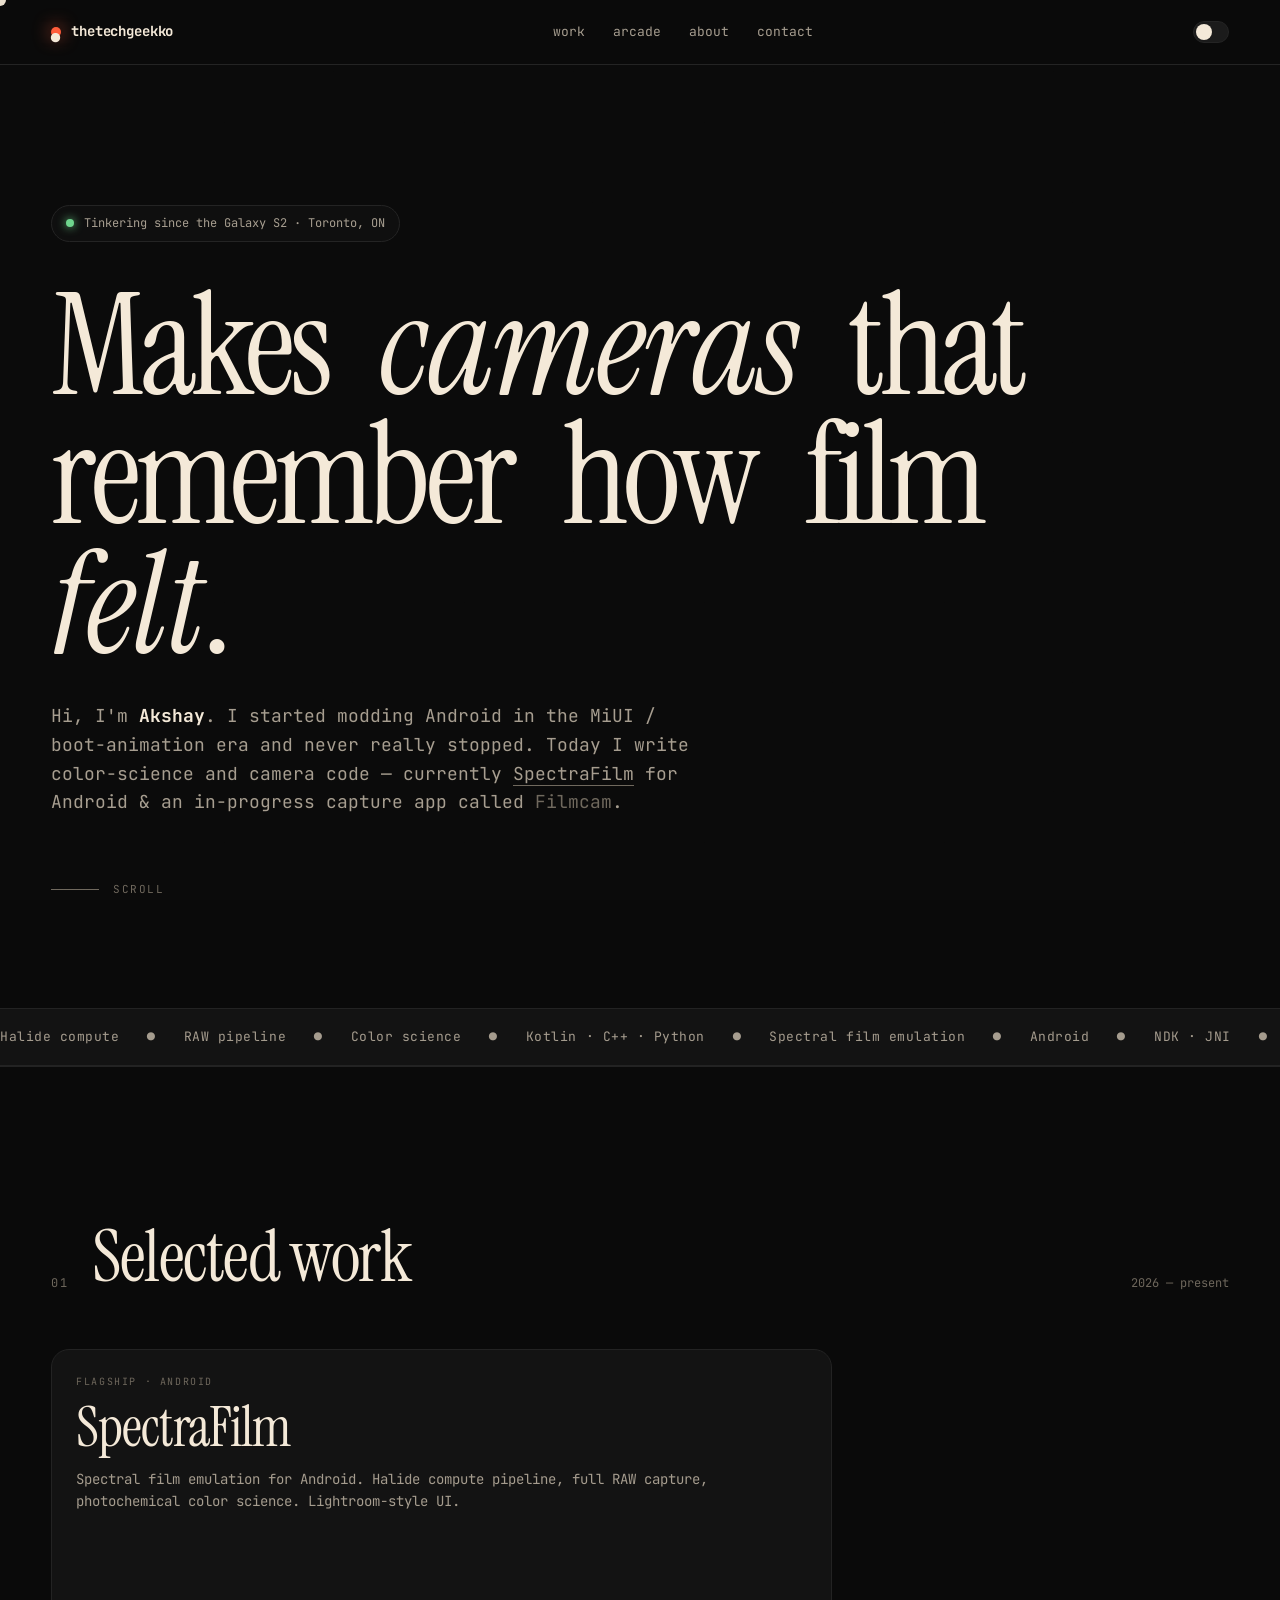
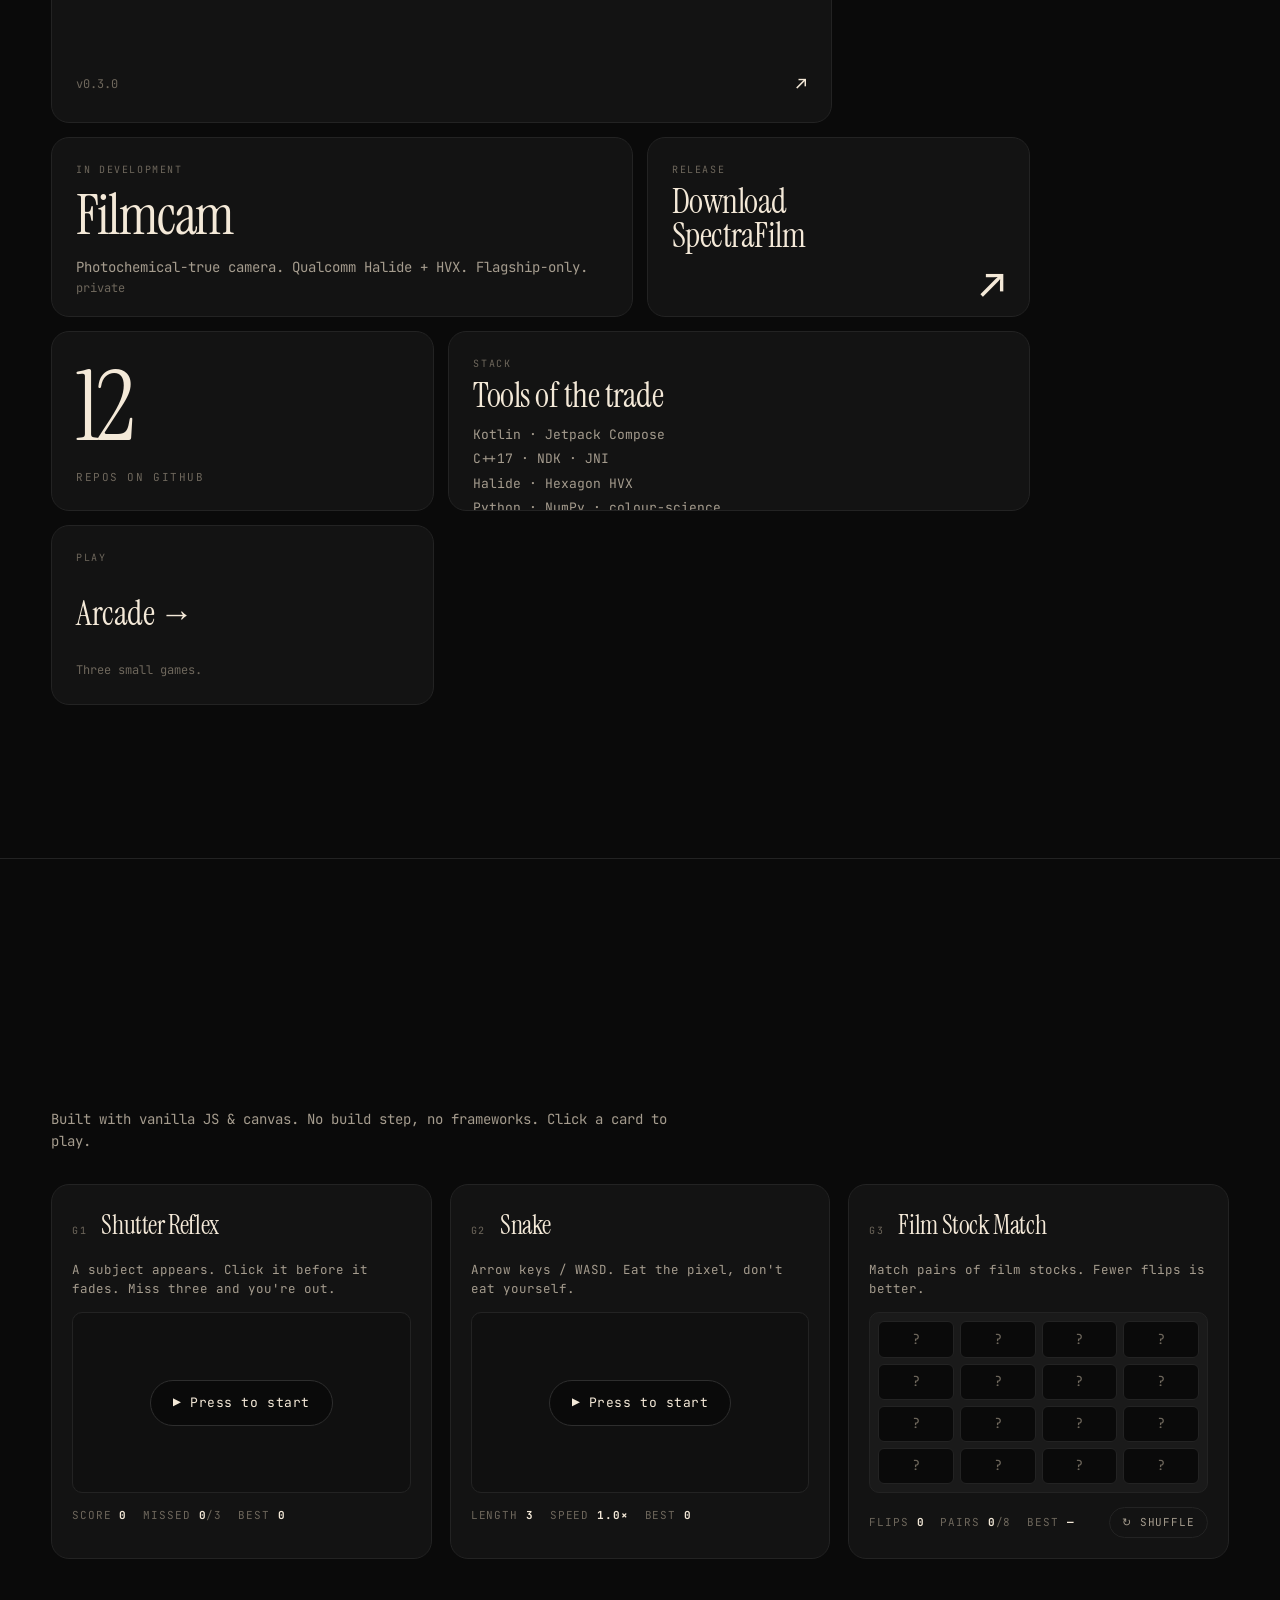
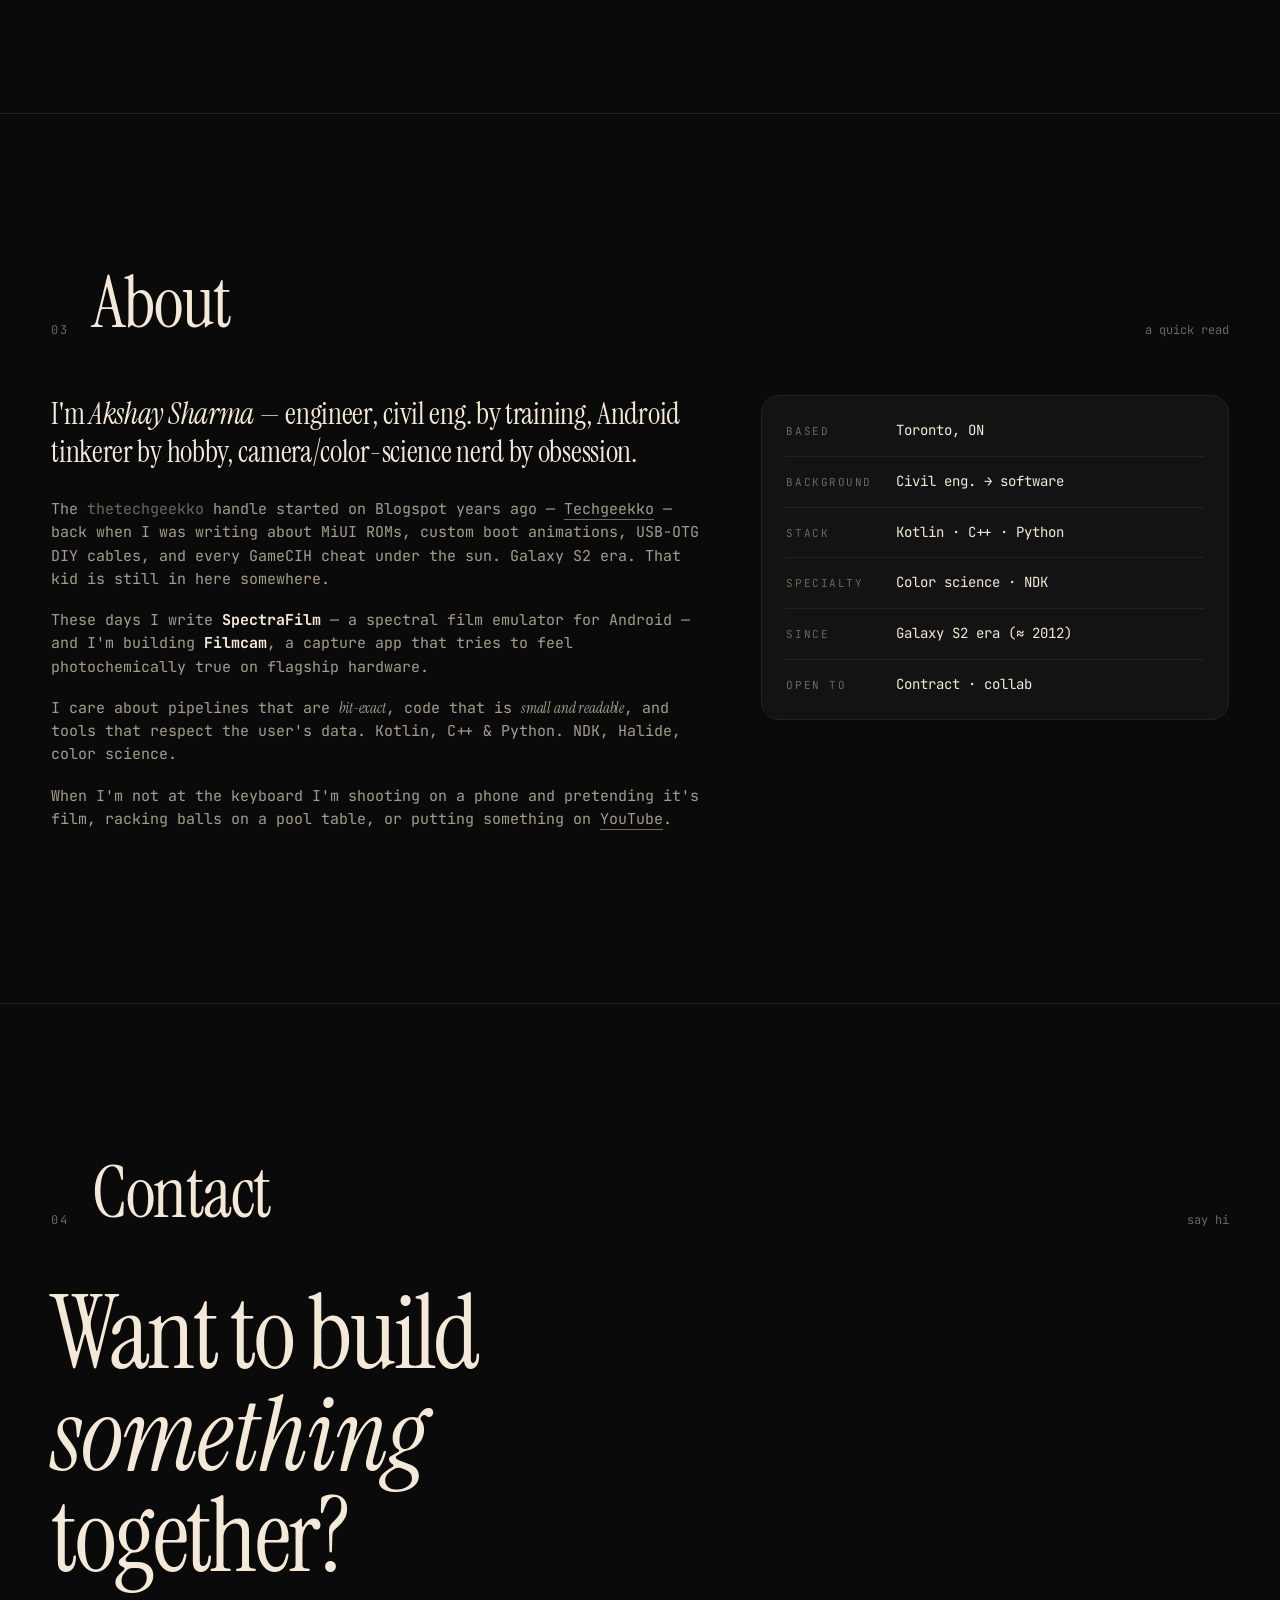
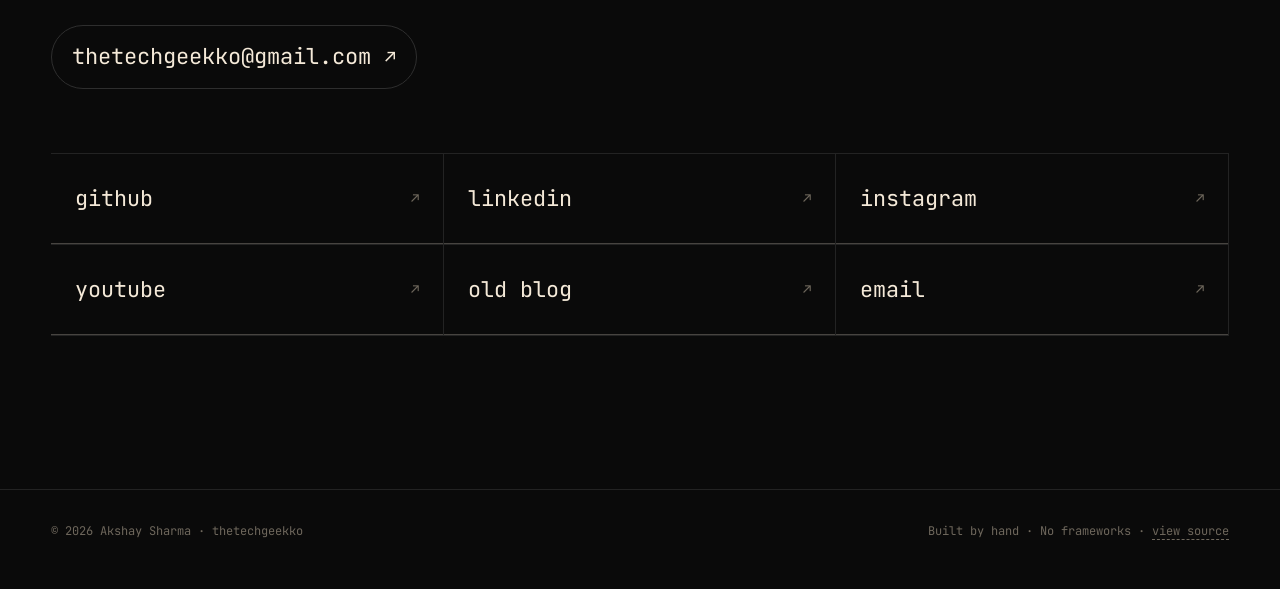
==== index.html @ afa6a6ad "feat: build interactive portfolio site - Dark monochrome + bento-grid layout (2026 trending) - CSS n" ====
<!DOCTYPE html>
<html lang="en">
<head>
<meta charset="UTF-8">
<meta name="viewport" content="width=device-width, initial-scale=1.0">
<title>thetechgeekko — Akshay Sharma</title>
<meta name="description" content="Software engineer, photographer, builder of camera apps. SpectraFilm, Filmcam, and other experiments.">
<meta property="og:title" content="thetechgeekko — Akshay Sharma">
<meta property="og:description" content="Software engineer, photographer, builder of camera apps.">
<meta property="og:type" content="website">
<meta property="og:url" content="https://thetechgeekko.github.io">
<meta name="theme-color" content="#0a0a0a">
<link rel="preconnect" href="https://fonts.googleapis.com">
<link rel="preconnect" href="https://fonts.gstatic.com" crossorigin>
<link rel="stylesheet" href="https://fonts.googleapis.com/css2?family=JetBrains+Mono:wght@400;500;700&family=Instrument+Serif:ital@0;1&display=swap">
<link rel="stylesheet" href="assets/style.css">
<link rel="icon" type="image/svg+xml" href="favicon.svg">
</head>
<body>
<div class="grain" aria-hidden="true"></div>
<div class="cursor" aria-hidden="true"></div>

<nav class="nav">
  <a href="#top" class="logo" data-cursor="zoom">
    <span class="logo-mark">●</span>
    <span class="logo-text">thetechgeekko</span>
  </a>
  <div class="nav-links">
    <a href="#work" data-cursor="link">work</a>
    <a href="#arcade" data-cursor="link">arcade</a>
    <a href="#about" data-cursor="link">about</a>
    <a href="#contact" data-cursor="link">contact</a>
  </div>
  <button class="theme-toggle" id="theme-toggle" aria-label="Toggle theme" data-cursor="zoom">
    <span class="theme-toggle-dot"></span>
  </button>
</nav>

<main id="top">
  <!-- HERO -->
  <section class="hero">
    <div class="hero-meta">
      <span class="status-dot"></span>
      <span class="status-text">Tinkering since the Galaxy S2 · Toronto, ON</span>
    </div>
    <h1 class="hero-title">
      <span class="word">Makes</span>
      <span class="word"><em>cameras</em></span>
      <span class="word">that</span>
      <span class="word">remember</span>
      <span class="word">how</span>
      <span class="word">film</span>
      <span class="word"><em>felt</em>.</span>
    </h1>
    <p class="hero-sub">
      Hi, I'm <strong>Akshay</strong>. I started modding Android in the MiUI / boot-animation era and never really stopped. Today I write color-science and camera code — currently <a href="https://github.com/thetechgeekko/Spectrafilmandroid" target="_blank" rel="noopener" data-cursor="link">SpectraFilm</a> for Android &amp; an in-progress capture app called <span class="muted">Filmcam</span>.
    </p>
    <div class="hero-scroll">
      <span class="scroll-line"></span>
      <span class="scroll-label">scroll</span>
    </div>
  </section>

  <!-- TICKER -->
  <section class="ticker" aria-hidden="true">
    <div class="ticker-track">
      <span>Halide compute</span><span>●</span>
      <span>RAW pipeline</span><span>●</span>
      <span>Color science</span><span>●</span>
      <span>Kotlin · C++ · Python</span><span>●</span>
      <span>Spectral film emulation</span><span>●</span>
      <span>Android</span><span>●</span>
      <span>NDK · JNI</span><span>●</span>
      <span>Halide compute</span><span>●</span>
      <span>RAW pipeline</span><span>●</span>
      <span>Color science</span><span>●</span>
      <span>Kotlin · C++ · Python</span><span>●</span>
      <span>Spectral film emulation</span><span>●</span>
      <span>Android</span><span>●</span>
      <span>NDK · JNI</span><span>●</span>
    </div>
  </section>

  <!-- WORK / BENTO -->
  <section class="section" id="work">
    <header class="section-head">
      <span class="section-num">01</span>
      <h2 class="section-title">Selected work</h2>
      <span class="section-meta">2026 — present</span>
    </header>

    <div class="bento">
      <a class="bento-card bento-lg" href="https://github.com/thetechgeekko/Spectrafilmandroid" target="_blank" rel="noopener" data-cursor="open">
        <div class="bento-tag">flagship · android</div>
        <h3 class="bento-title">SpectraFilm</h3>
        <p class="bento-desc">
          Spectral film emulation for Android. Halide compute pipeline, full RAW capture, photochemical color science. Lightroom-style UI.
        </p>
        <div class="bento-foot">
          <span>v0.3.0</span>
          <span class="bento-arrow">↗</span>
        </div>
        <div class="bento-bg bento-bg-1"></div>
      </a>

      <div class="bento-card bento-md bento-stat" data-cursor="zoom">
        <div class="bento-tag">in development</div>
        <h3 class="bento-title">Filmcam</h3>
        <p class="bento-desc">
          Photochemical-true camera. Qualcomm Halide + HVX. Flagship-only.
        </p>
        <div class="bento-foot">
          <span>private</span>
        </div>
      </div>

      <a class="bento-card bento-sm bento-link" href="https://github.com/thetechgeekko/Spectrafilmandroid/releases/latest" target="_blank" rel="noopener" data-cursor="open">
        <div class="bento-tag">release</div>
        <h3 class="bento-title-sm">Download<br>SpectraFilm</h3>
        <span class="bento-arrow lg">↗</span>
      </a>

      <a class="bento-card bento-sm bento-num" href="https://github.com/thetechgeekko" target="_blank" rel="noopener" data-cursor="open">
        <div class="bento-num-big" data-count>0</div>
        <div class="bento-num-label">repos on github</div>
      </a>

      <div class="bento-card bento-md bento-tools" data-cursor="zoom">
        <div class="bento-tag">stack</div>
        <h3 class="bento-title-sm">Tools of the trade</h3>
        <ul class="tools">
          <li>Kotlin · Jetpack Compose</li>
          <li>C++17 · NDK · JNI</li>
          <li>Halide · Hexagon HVX</li>
          <li>Python · NumPy · colour-science</li>
          <li>OpenCV · LibRaw · TIFF</li>
        </ul>
      </div>

      <a class="bento-card bento-sm bento-now" href="#arcade" data-cursor="zoom">
        <div class="bento-tag">play</div>
        <h3 class="bento-title-sm">Arcade →</h3>
        <p class="bento-now-desc">Three small games.</p>
      </a>
    </div>
  </section>

  <!-- ARCADE -->
  <section class="section section-arcade" id="arcade">
    <header class="section-head">
      <span class="section-num">02</span>
      <h2 class="section-title">Arcade</h2>
      <span class="section-meta">three small games</span>
    </header>

    <p class="arcade-intro">
      Built with vanilla JS &amp; canvas. No build step, no frameworks. Click a card to play.
    </p>

    <div class="arcade-grid">
      <article class="game-card" data-game="reflex">
        <header class="game-head">
          <span class="game-num">G1</span>
          <h3 class="game-title">Shutter Reflex</h3>
        </header>
        <p class="game-desc">A subject appears. Click it before it fades. Miss three and you're out.</p>
        <div class="game-canvas-wrap">
          <canvas id="game-reflex" width="600" height="320"></canvas>
          <div class="game-overlay" data-overlay="reflex">
            <button class="game-start" data-start="reflex" data-cursor="zoom">▶  Press to start</button>
          </div>
        </div>
        <div class="game-hud" data-hud="reflex">
          <span>Score <b data-stat="reflex-score">0</b></span>
          <span>Missed <b data-stat="reflex-miss">0</b>/3</span>
          <span>Best <b data-stat="reflex-best">0</b></span>
        </div>
      </article>

      <article class="game-card" data-game="snake">
        <header class="game-head">
          <span class="game-num">G2</span>
          <h3 class="game-title">Snake</h3>
        </header>
        <p class="game-desc">Arrow keys / WASD. Eat the pixel, don't eat yourself.</p>
        <div class="game-canvas-wrap">
          <canvas id="game-snake" width="600" height="320"></canvas>
          <div class="game-overlay" data-overlay="snake">
            <button class="game-start" data-start="snake" data-cursor="zoom">▶  Press to start</button>
          </div>
        </div>
        <div class="game-hud" data-hud="snake">
          <span>Length <b data-stat="snake-len">3</b></span>
          <span>Speed <b data-stat="snake-speed">1.0×</b></span>
          <span>Best <b data-stat="snake-best">0</b></span>
        </div>
      </article>

      <article class="game-card" data-game="memory">
        <header class="game-head">
          <span class="game-num">G3</span>
          <h3 class="game-title">Film Stock Match</h3>
        </header>
        <p class="game-desc">Match pairs of film stocks. Fewer flips is better.</p>
        <div class="memory-grid" id="game-memory"></div>
        <div class="game-hud" data-hud="memory">
          <span>Flips <b data-stat="memory-flips">0</b></span>
          <span>Pairs <b data-stat="memory-pairs">0</b>/8</span>
          <span>Best <b data-stat="memory-best">—</b></span>
          <button class="memory-reset" data-cursor="zoom">↻ shuffle</button>
        </div>
      </article>
    </div>
  </section>

  <!-- ABOUT -->
  <section class="section section-about" id="about">
    <header class="section-head">
      <span class="section-num">03</span>
      <h2 class="section-title">About</h2>
      <span class="section-meta">a quick read</span>
    </header>

    <div class="about-grid">
      <div class="about-text">
        <p class="about-lead">
          I'm <em>Akshay Sharma</em> — engineer, civil eng. by training, Android tinkerer by hobby, camera/color-science nerd by obsession.
        </p>
        <p>
          The <span class="muted">thetechgeekko</span> handle started on Blogspot years ago — <a href="https://techgeekko.blogspot.com/" target="_blank" rel="noopener" data-cursor="link">Techgeekko</a> — back when I was writing about MiUI ROMs, custom boot animations, USB-OTG DIY cables, and every GameCIH cheat under the sun. Galaxy S2 era. That kid is still in here somewhere.
        </p>
        <p>
          These days I write <strong>SpectraFilm</strong> — a spectral film emulator for Android — and I'm building <strong>Filmcam</strong>, a capture app that tries to feel photochemically true on flagship hardware.
        </p>
        <p>
          I care about pipelines that are <em>bit-exact</em>, code that is <em>small and readable</em>, and tools that respect the user's data. Kotlin, C++ &amp; Python. NDK, Halide, color science.
        </p>
        <p>
          When I'm not at the keyboard I'm shooting on a phone and pretending it's film, racking balls on a pool table, or putting something on <a href="https://www.youtube.com/@Akshayishere" target="_blank" rel="noopener" data-cursor="link">YouTube</a>.
        </p>
      </div>
      <aside class="about-aside">
        <dl class="facts">
          <div><dt>Based</dt><dd>Toronto, ON</dd></div>
          <div><dt>Background</dt><dd>Civil eng. → software</dd></div>
          <div><dt>Stack</dt><dd>Kotlin · C++ · Python</dd></div>
          <div><dt>Specialty</dt><dd>Color science · NDK</dd></div>
          <div><dt>Since</dt><dd>Galaxy S2 era (≈ 2012)</dd></div>
          <div><dt>Open to</dt><dd>Contract · collab</dd></div>
        </dl>
      </aside>
    </div>
  </section>

  <!-- CONTACT -->
  <section class="section section-contact" id="contact">
    <header class="section-head">
      <span class="section-num">04</span>
      <h2 class="section-title">Contact</h2>
      <span class="section-meta">say hi</span>
    </header>

    <div class="contact-cta">
      <h3 class="contact-title">
        <span>Want to build</span>
        <span><em>something</em></span>
        <span>together?</span>
      </h3>
      <a class="mailto" href="mailto:thetechgeekko@gmail.com" data-cursor="open">
        thetechgeekko@gmail.com
        <span class="bento-arrow">↗</span>
      </a>
    </div>

    <ul class="links">
      <li><a href="https://github.com/thetechgeekko" target="_blank" rel="noopener" data-cursor="open"><span>github</span><span class="link-arr">↗</span></a></li>
      <li><a href="https://www.linkedin.com/in/akshay-civileng/" target="_blank" rel="noopener" data-cursor="open"><span>linkedin</span><span class="link-arr">↗</span></a></li>
      <li><a href="https://www.instagram.com/akshay.pool/" target="_blank" rel="noopener" data-cursor="open"><span>instagram</span><span class="link-arr">↗</span></a></li>
      <li><a href="https://www.youtube.com/@Akshayishere" target="_blank" rel="noopener" data-cursor="open"><span>youtube</span><span class="link-arr">↗</span></a></li>
      <li><a href="https://techgeekko.blogspot.com/" target="_blank" rel="noopener" data-cursor="open"><span>old blog</span><span class="link-arr">↗</span></a></li>
      <li><a href="mailto:thetechgeekko@gmail.com" data-cursor="open"><span>email</span><span class="link-arr">↗</span></a></li>
    </ul>
  </section>
</main>

<footer class="footer">
  <div class="footer-row">
    <span>© <span id="year">2026</span> Akshay Sharma · thetechgeekko</span>
    <span class="footer-meta">Built by hand · No frameworks · <a href="https://github.com/thetechgeekko/thetechgeekko.github.io" target="_blank" rel="noopener" data-cursor="link">view source</a></span>
  </div>
</footer>

<script src="assets/games.js"></script>
<script src="assets/script.js"></script>
</body>
</html>
---- assets/style.css ----
/* ============================================================
   thetechgeekko.github.io — 2026
   Dark mono + bento + grain. No framework, no build.
   ============================================================ */

/* ---------- tokens ---------- */
:root {
  --bg:           #0a0a0a;
  --bg-elev:      #131313;
  --bg-elev-2:    #1a1a1a;
  --line:         #232323;
  --line-strong:  #2e2e2e;
  --fg:           #f4e9d8;
  --fg-dim:       #a59c8e;
  --fg-mute:      #6e675c;
  --accent:       #f4e9d8;
  --hot:          #ff5b3a;
  --cool:         #6ab7ff;
  --green:        #6dd58c;
  --radius:       18px;
  --radius-sm:    10px;
  --grain-opacity: .035;
  --maxw:         1280px;
  --pad:          clamp(20px, 4vw, 56px);
  --t-fast:       180ms cubic-bezier(.2,.7,.2,1);
  --t-base:       340ms cubic-bezier(.2,.7,.2,1);
  --t-slow:       700ms cubic-bezier(.2,.7,.2,1);
}
[data-theme="light"] {
  --bg:           #f5efe1;
  --bg-elev:      #ebe4d2;
  --bg-elev-2:    #e0d8c2;
  --line:         #d6cbae;
  --line-strong:  #c5b993;
  --fg:           #161210;
  --fg-dim:       #5d564a;
  --fg-mute:      #8c8472;
  --accent:       #161210;
  --grain-opacity: .055;
}

/* ---------- reset ---------- */
*, *::before, *::after { box-sizing: border-box; }
html, body { margin: 0; padding: 0; }
html { scroll-behavior: smooth; }
body {
  background: var(--bg);
  color: var(--fg);
  font-family: 'JetBrains Mono', ui-monospace, SFMono-Regular, Menlo, Consolas, monospace;
  font-size: 15px;
  line-height: 1.55;
  -webkit-font-smoothing: antialiased;
  -moz-osx-font-smoothing: grayscale;
  overflow-x: hidden;
  cursor: none;
}
@media (max-width: 768px) { body { cursor: auto; } }
img, svg, video, canvas { display: block; max-width: 100%; }
a { color: inherit; text-decoration: none; }
button { font: inherit; color: inherit; background: none; border: 0; padding: 0; cursor: pointer; }
em { font-family: 'Instrument Serif', 'Times New Roman', serif; font-style: italic; font-weight: 400; letter-spacing: -.01em; }
strong { font-weight: 700; color: var(--fg); }
.muted { color: var(--fg-mute); }
::selection { background: var(--fg); color: var(--bg); }

/* ---------- grain ---------- */
.grain {
  position: fixed; inset: 0;
  pointer-events: none;
  z-index: 9999;
  opacity: var(--grain-opacity);
  background-image: url("data:image/svg+xml;utf8,<svg xmlns='http://www.w3.org/2000/svg' width='240' height='240'><filter id='n'><feTurbulence type='fractalNoise' baseFrequency='.9' numOctaves='2' stitchTiles='stitch'/><feColorMatrix values='0 0 0 0 1  0 0 0 0 1  0 0 0 0 1  0 0 0 1 0'/></filter><rect width='100%25' height='100%25' filter='url(%23n)'/></svg>");
  background-size: 240px 240px;
  mix-blend-mode: overlay;
}
[data-theme="light"] .grain { mix-blend-mode: multiply; }

/* ---------- cursor ---------- */
.cursor {
  position: fixed;
  top: 0; left: 0;
  width: 12px; height: 12px;
  border-radius: 50%;
  background: var(--fg);
  pointer-events: none;
  z-index: 10000;
  transform: translate(-50%, -50%);
  transition: width var(--t-fast), height var(--t-fast), background var(--t-fast), mix-blend-mode 0s;
  mix-blend-mode: difference;
}
.cursor.is-link { width: 28px; height: 28px; }
.cursor.is-zoom { width: 40px; height: 40px; background: var(--fg); opacity: .9; }
.cursor.is-open { width: 56px; height: 56px; }
.cursor.is-open::after {
  content: "↗"; position: absolute; inset: 0;
  color: var(--bg); display: grid; place-items: center;
  font-size: 18px; font-weight: 700;
  mix-blend-mode: normal;
}
@media (max-width: 768px) { .cursor { display: none; } }

/* ---------- nav ---------- */
.nav {
  position: sticky; top: 0;
  z-index: 100;
  display: flex; align-items: center; justify-content: space-between;
  gap: 24px;
  padding: 18px var(--pad);
  background: color-mix(in srgb, var(--bg) 78%, transparent);
  backdrop-filter: saturate(140%) blur(14px);
  -webkit-backdrop-filter: saturate(140%) blur(14px);
  border-bottom: 1px solid var(--line);
}
.logo {
  display: flex; align-items: center; gap: 10px;
  font-weight: 700; letter-spacing: -.01em;
}
.logo-mark {
  display: inline-block; width: 10px; height: 10px;
  border-radius: 50%; background: var(--hot);
  box-shadow: 0 0 18px var(--hot);
  animation: pulse 2.6s ease-in-out infinite;
}
.logo-text { font-size: 14px; }
@keyframes pulse {
  0%, 100% { transform: scale(1); opacity: 1; }
  50%      { transform: scale(.85); opacity: .65; }
}
.nav-links { display: flex; gap: 28px; font-size: 13px; color: var(--fg-dim); }
.nav-links a { position: relative; padding: 4px 0; transition: color var(--t-fast); }
.nav-links a:hover { color: var(--fg); }
.nav-links a::after {
  content: ""; position: absolute; left: 0; bottom: -2px;
  width: 0; height: 1px; background: var(--fg);
  transition: width var(--t-base);
}
.nav-links a:hover::after { width: 100%; }
@media (max-width: 640px) { .nav-links { display: none; } }
.theme-toggle {
  width: 36px; height: 22px; border-radius: 999px;
  background: var(--bg-elev-2);
  border: 1px solid var(--line);
  position: relative;
  transition: background var(--t-fast);
}
.theme-toggle-dot {
  position: absolute;
  top: 2px; left: 2px;
  width: 16px; height: 16px;
  border-radius: 50%; background: var(--fg);
  transition: transform var(--t-base);
}
[data-theme="light"] .theme-toggle-dot { transform: translateX(14px); }

/* ---------- layout primitives ---------- */
main { display: block; }
.section {
  max-width: var(--maxw);
  margin: 0 auto;
  padding: clamp(80px, 12vw, 160px) var(--pad);
  border-top: 1px solid var(--line);
}
.section-head {
  display: grid;
  grid-template-columns: auto 1fr auto;
  align-items: end;
  gap: 24px;
  margin-bottom: 56px;
}
.section-num {
  font-size: 12px; color: var(--fg-mute);
  letter-spacing: .12em; text-transform: uppercase;
}
.section-title {
  font-family: 'Instrument Serif', serif;
  font-weight: 400;
  font-size: clamp(40px, 6vw, 72px);
  line-height: 1;
  letter-spacing: -.02em;
  margin: 0;
}
.section-meta {
  font-size: 12px; color: var(--fg-mute);
  text-align: right;
}

/* ---------- hero ---------- */
.hero {
  max-width: var(--maxw);
  margin: 0 auto;
  padding: clamp(60px, 12vw, 140px) var(--pad) clamp(60px, 9vw, 110px);
  position: relative;
}
.hero-meta {
  display: inline-flex; align-items: center; gap: 10px;
  padding: 8px 14px;
  border: 1px solid var(--line);
  border-radius: 999px;
  font-size: 12px; color: var(--fg-dim);
  margin-bottom: 40px;
  background: color-mix(in srgb, var(--bg-elev) 50%, transparent);
}
.status-dot {
  width: 8px; height: 8px; border-radius: 50%;
  background: var(--green);
  box-shadow: 0 0 10px var(--green);
  animation: pulse 2.2s ease-in-out infinite;
}
.hero-title {
  font-family: 'Instrument Serif', 'Times New Roman', serif;
  font-weight: 400;
  font-size: clamp(48px, 11vw, 168px);
  line-height: .92;
  letter-spacing: -.035em;
  margin: 0 0 32px;
}
.hero-title .word {
  display: inline-block;
  margin-right: .22em;
  opacity: 0;
  transform: translateY(40px) rotate(2deg);
  animation: word-in .9s cubic-bezier(.2,.7,.2,1) forwards;
}
.hero-title .word:nth-child(1) { animation-delay: .05s; }
.hero-title .word:nth-child(2) { animation-delay: .14s; }
.hero-title .word:nth-child(3) { animation-delay: .23s; }
.hero-title .word:nth-child(4) { animation-delay: .32s; }
.hero-title .word:nth-child(5) { animation-delay: .41s; }
.hero-title .word:nth-child(6) { animation-delay: .50s; }
.hero-title .word:nth-child(7) { animation-delay: .59s; }
@keyframes word-in {
  to { opacity: 1; transform: translateY(0) rotate(0); }
}
.hero-sub {
  max-width: 640px;
  font-size: clamp(15px, 1.4vw, 19px);
  color: var(--fg-dim);
  line-height: 1.6;
  margin: 0 0 64px;
}
.hero-sub a {
  border-bottom: 1px solid var(--fg-mute);
  transition: border-color var(--t-fast), color var(--t-fast);
}
.hero-sub a:hover { color: var(--fg); border-bottom-color: var(--fg); }
.hero-scroll {
  display: flex; align-items: center; gap: 14px;
  font-size: 11px; color: var(--fg-mute);
  letter-spacing: .14em; text-transform: uppercase;
}
.scroll-line {
  display: inline-block; height: 1px; width: 48px;
  background: var(--fg-mute);
  position: relative; overflow: hidden;
}
.scroll-line::after {
  content: ""; position: absolute; inset: 0;
  background: var(--fg);
  transform: translateX(-100%);
  animation: scroll-line 2.2s ease-in-out infinite;
}
@keyframes scroll-line {
  0%   { transform: translateX(-100%); }
  60%  { transform: translateX(100%); }
  100% { transform: translateX(100%); }
}

/* ---------- ticker ---------- */
.ticker {
  border-top: 1px solid var(--line);
  border-bottom: 1px solid var(--line);
  overflow: hidden;
  padding: 18px 0;
  background: var(--bg-elev);
  user-select: none;
}
.ticker-track {
  display: flex; gap: 28px;
  white-space: nowrap;
  font-size: 13px; color: var(--fg-dim);
  letter-spacing: .04em;
  animation: ticker 38s linear infinite;
  width: max-content;
}
.ticker-track span { display: inline-block; }
@keyframes ticker {
  from { transform: translateX(0); }
  to   { transform: translateX(-50%); }
}

/* ---------- bento ---------- */
.bento {
  display: grid;
  grid-template-columns: repeat(6, 1fr);
  grid-auto-rows: 180px;
  gap: 14px;
}
.bento-card {
  position: relative;
  border-radius: var(--radius);
  background: var(--bg-elev);
  border: 1px solid var(--line);
  padding: 24px;
  overflow: hidden;
  transition: transform var(--t-base), border-color var(--t-base), background var(--t-base);
  display: flex; flex-direction: column; justify-content: space-between;
}
.bento-card:hover {
  border-color: var(--line-strong);
  transform: translateY(-2px);
}
.bento-card::after {
  content: ""; position: absolute; inset: -1px;
  border-radius: var(--radius);
  background: radial-gradient(360px 220px at var(--mx,50%) var(--my,50%), rgba(244,233,216,.08), transparent 60%);
  opacity: 0; transition: opacity var(--t-base);
  pointer-events: none;
}
.bento-card:hover::after { opacity: 1; }

.bento-lg { grid-column: span 4; grid-row: span 2; }
.bento-md { grid-column: span 3; grid-row: span 1; }
.bento-sm { grid-column: span 2; grid-row: span 1; }
@media (max-width: 960px) {
  .bento { grid-template-columns: repeat(4, 1fr); grid-auto-rows: 160px; }
  .bento-lg { grid-column: span 4; grid-row: span 2; }
  .bento-md { grid-column: span 4; }
  .bento-sm { grid-column: span 2; }
}
@media (max-width: 560px) {
  .bento { grid-template-columns: repeat(2, 1fr); }
  .bento-lg, .bento-md, .bento-sm { grid-column: span 2; }
}

.bento-tag {
  font-size: 10px; letter-spacing: .16em; text-transform: uppercase;
  color: var(--fg-mute);
}
.bento-title {
  font-family: 'Instrument Serif', serif;
  font-weight: 400;
  font-size: clamp(32px, 4.6vw, 56px);
  line-height: .96; margin: 12px 0 14px;
  letter-spacing: -.02em;
}
.bento-title-sm {
  font-family: 'Instrument Serif', serif;
  font-weight: 400;
  font-size: clamp(22px, 2.8vw, 34px);
  line-height: 1;
  margin: 8px 0 0;
  letter-spacing: -.015em;
}
.bento-desc { font-size: 14px; color: var(--fg-dim); margin: 0; }
.bento-foot {
  display: flex; justify-content: space-between; align-items: center;
  font-size: 12px; color: var(--fg-mute);
  margin-top: auto;
}
.bento-arrow { font-size: 18px; color: var(--fg); transition: transform var(--t-base); }
.bento-arrow.lg { font-size: 42px; }
.bento-card:hover .bento-arrow { transform: translate(4px, -4px); }
.bento-bg {
  position: absolute; inset: 0;
  z-index: 0;
  opacity: .35;
  pointer-events: none;
}
.bento-card > * { position: relative; z-index: 1; }
.bento-bg-1 {
  background:
    radial-gradient(600px 320px at 110% 110%, rgba(255,91,58,.25), transparent 60%),
    radial-gradient(500px 280px at -10% -10%, rgba(106,183,255,.18), transparent 60%);
}
.bento-stat .bento-title { color: var(--fg); }
.bento-num { align-items: flex-start; }
.bento-num-big {
  font-family: 'Instrument Serif', serif;
  font-size: clamp(60px, 8vw, 96px);
  line-height: 1; margin-top: 4px;
  letter-spacing: -.04em;
}
.bento-num-label {
  font-size: 11px; letter-spacing: .14em; text-transform: uppercase;
  color: var(--fg-mute);
  margin-top: 8px;
}
.bento-tools .tools {
  list-style: none; margin: 12px 0 0; padding: 0;
  font-size: 13px; color: var(--fg-dim);
  display: grid; gap: 4px;
}
.bento-now-desc { font-size: 12px; color: var(--fg-mute); margin: 6px 0 0; }
.bento-link { align-items: flex-start; }
.bento-link .bento-arrow.lg { align-self: flex-end; }

/* ---------- arcade ---------- */
.section-arcade { background: var(--bg); }
.arcade-intro {
  max-width: 640px; color: var(--fg-dim);
  font-size: 14px; margin: -32px 0 32px;
}
.arcade-grid {
  display: grid;
  grid-template-columns: repeat(3, 1fr);
  gap: 18px;
}
@media (max-width: 1024px) { .arcade-grid { grid-template-columns: 1fr 1fr; } }
@media (max-width: 720px)  { .arcade-grid { grid-template-columns: 1fr; } }

.game-card {
  background: var(--bg-elev);
  border: 1px solid var(--line);
  border-radius: var(--radius);
  padding: 20px;
  display: flex; flex-direction: column; gap: 14px;
  transition: border-color var(--t-base);
}
.game-card:hover { border-color: var(--line-strong); }
.game-head { display: flex; align-items: baseline; gap: 14px; }
.game-num {
  font-size: 10px; letter-spacing: .16em;
  color: var(--fg-mute); text-transform: uppercase;
}
.game-title {
  font-family: 'Instrument Serif', serif;
  font-weight: 400;
  font-size: 26px; margin: 0;
  letter-spacing: -.015em;
}
.game-desc { font-size: 12.5px; color: var(--fg-dim); margin: 0; min-height: 36px; }
.game-canvas-wrap {
  position: relative;
  border-radius: var(--radius-sm);
  overflow: hidden;
  aspect-ratio: 15 / 8;
  background: var(--bg-elev-2);
  border: 1px solid var(--line);
}
.game-canvas-wrap canvas {
  width: 100%; height: 100%;
  display: block;
}
.game-overlay {
  position: absolute; inset: 0;
  display: grid; place-items: center;
  background: color-mix(in srgb, var(--bg) 60%, transparent);
  backdrop-filter: blur(6px);
  -webkit-backdrop-filter: blur(6px);
  transition: opacity var(--t-base);
  z-index: 2;
}
.game-overlay.is-hidden { opacity: 0; pointer-events: none; }
.game-start {
  padding: 12px 22px;
  border-radius: 999px;
  border: 1px solid var(--line-strong);
  background: var(--bg);
  font-size: 13px; letter-spacing: .04em;
  transition: background var(--t-fast), color var(--t-fast), transform var(--t-fast);
}
.game-start:hover { background: var(--fg); color: var(--bg); transform: scale(1.03); }
.game-hud {
  display: flex; flex-wrap: wrap; gap: 16px;
  align-items: center;
  font-size: 11px; color: var(--fg-mute);
  letter-spacing: .08em; text-transform: uppercase;
}
.game-hud b { color: var(--fg); font-weight: 700; }
.memory-grid {
  display: grid;
  grid-template-columns: repeat(4, 1fr);
  gap: 6px;
  background: var(--bg-elev-2);
  border: 1px solid var(--line);
  border-radius: var(--radius-sm);
  padding: 8px;
  aspect-ratio: 15 / 8;
}
.memory-cell {
  position: relative;
  border-radius: 6px;
  background: var(--bg);
  border: 1px solid var(--line);
  font-family: 'Instrument Serif', serif;
  font-size: 13px;
  display: grid; place-items: center;
  color: transparent;
  cursor: pointer;
  transition: background var(--t-fast), color var(--t-fast), border-color var(--t-fast), transform var(--t-fast);
  text-align: center;
  padding: 4px;
}
.memory-cell::before {
  content: "?";
  position: absolute; inset: 0;
  display: grid; place-items: center;
  color: var(--fg-mute);
  font-family: 'JetBrains Mono', monospace;
  font-size: 14px;
  transition: opacity var(--t-fast);
}
.memory-cell.is-flipped { background: var(--fg); color: var(--bg); border-color: var(--fg); }
.memory-cell.is-flipped::before { opacity: 0; }
.memory-cell.is-matched { background: var(--bg-elev); color: var(--fg); border-color: var(--green); pointer-events: none; }
.memory-cell.is-matched::before { opacity: 0; }
.memory-reset {
  margin-left: auto;
  font-size: 11px; letter-spacing: .08em; text-transform: uppercase;
  color: var(--fg-dim);
  padding: 6px 12px;
  border: 1px solid var(--line);
  border-radius: 999px;
  transition: color var(--t-fast), border-color var(--t-fast);
}
.memory-reset:hover { color: var(--fg); border-color: var(--line-strong); }

/* ---------- about ---------- */
.section-about { background: var(--bg); }
.about-grid {
  display: grid;
  grid-template-columns: 1.4fr 1fr;
  gap: 56px;
}
@media (max-width: 860px) { .about-grid { grid-template-columns: 1fr; } }
.about-text p { color: var(--fg-dim); font-size: 15px; margin: 0 0 18px; }
.about-text strong { color: var(--fg); }
.about-text a {
  border-bottom: 1px solid var(--fg-mute);
  transition: border-color var(--t-fast), color var(--t-fast);
}
.about-text a:hover { color: var(--fg); border-bottom-color: var(--fg); }
.about-lead {
  font-family: 'Instrument Serif', serif !important;
  font-size: clamp(22px, 2.6vw, 30px) !important;
  color: var(--fg) !important;
  line-height: 1.25 !important;
  margin-bottom: 28px !important;
  letter-spacing: -.01em;
}
.about-aside {
  border: 1px solid var(--line);
  border-radius: var(--radius);
  padding: 24px;
  background: var(--bg-elev);
  align-self: start;
}
.facts { margin: 0; padding: 0; display: grid; gap: 14px; }
.facts > div {
  display: grid; grid-template-columns: 110px 1fr;
  align-items: baseline;
  padding-bottom: 14px;
  border-bottom: 1px solid var(--line);
}
.facts > div:last-child { border-bottom: 0; padding-bottom: 0; }
.facts dt {
  font-size: 11px; letter-spacing: .14em; text-transform: uppercase;
  color: var(--fg-mute);
}
.facts dd { margin: 0; font-size: 14px; color: var(--fg); }

/* ---------- contact ---------- */
.contact-cta { margin-bottom: 64px; }
.contact-title {
  font-family: 'Instrument Serif', serif;
  font-weight: 400;
  font-size: clamp(48px, 8vw, 110px);
  line-height: .95;
  letter-spacing: -.025em;
  margin: 0 0 40px;
  display: grid; gap: 4px;
}
.contact-title span { display: block; }
.mailto {
  display: inline-flex; align-items: center; gap: 14px;
  font-size: clamp(18px, 2vw, 22px);
  padding: 14px 20px;
  border: 1px solid var(--line-strong);
  border-radius: 999px;
  transition: background var(--t-fast), color var(--t-fast);
}
.mailto:hover { background: var(--fg); color: var(--bg); border-color: var(--fg); }
.mailto:hover .bento-arrow { color: var(--bg); }

.links {
  list-style: none; padding: 0; margin: 0;
  display: grid;
  grid-template-columns: repeat(3, 1fr);
  gap: 0;
  border-top: 1px solid var(--line);
}
@media (max-width: 720px) { .links { grid-template-columns: 1fr 1fr; } }
@media (max-width: 420px) { .links { grid-template-columns: 1fr; } }
.links li {
  border-bottom: 1px solid var(--line);
  border-right: 1px solid var(--line);
}
.links a {
  display: flex; align-items: center; justify-content: space-between;
  padding: 28px 24px;
  font-size: clamp(16px, 1.7vw, 22px);
  transition: background var(--t-fast), color var(--t-fast), padding var(--t-fast);
  position: relative; overflow: hidden;
}
.links a::before {
  content: ""; position: absolute; inset: 0;
  background: var(--fg);
  transform: translateY(100%);
  transition: transform var(--t-base);
  z-index: 0;
}
.links a:hover { color: var(--bg); padding-left: 36px; }
.links a:hover::before { transform: translateY(0); }
.links a > * { position: relative; z-index: 1; }
.link-arr { font-size: 14px; color: var(--fg-mute); transition: color var(--t-fast); }
.links a:hover .link-arr { color: var(--bg); }

/* ---------- footer ---------- */
.footer {
  max-width: var(--maxw);
  margin: 0 auto;
  padding: 32px var(--pad) 48px;
  border-top: 1px solid var(--line);
  font-size: 12px; color: var(--fg-mute);
}
.footer-row {
  display: flex; justify-content: space-between;
  flex-wrap: wrap; gap: 12px;
}
.footer a { border-bottom: 1px dashed var(--fg-mute); }
.footer a:hover { color: var(--fg); border-color: var(--fg); }

/* ---------- reduced motion ---------- */
@media (prefers-reduced-motion: reduce) {
  *, *::before, *::after {
    animation-duration: 0.001ms !important;
    animation-iteration-count: 1 !important;
    transition-duration: 0.001ms !important;
    scroll-behavior: auto !important;
  }
  .hero-title .word { opacity: 1; transform: none; }
}
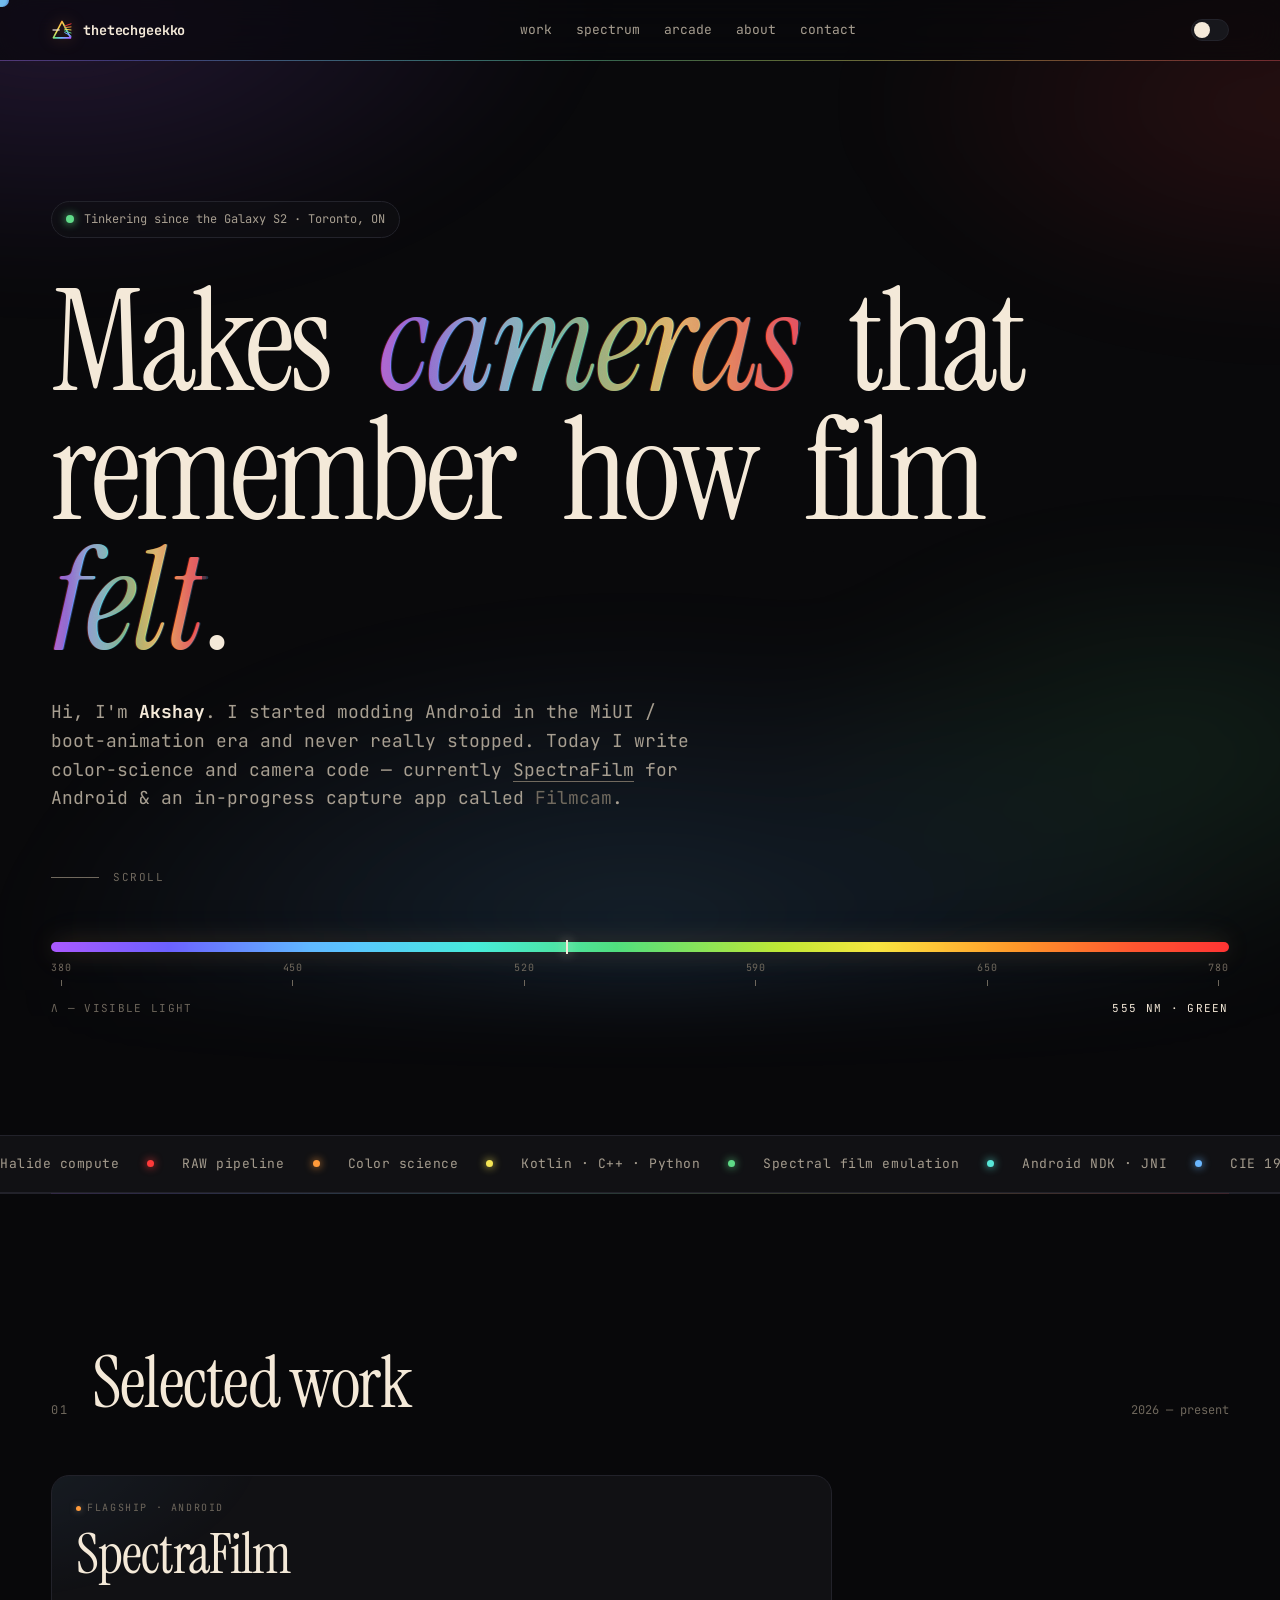
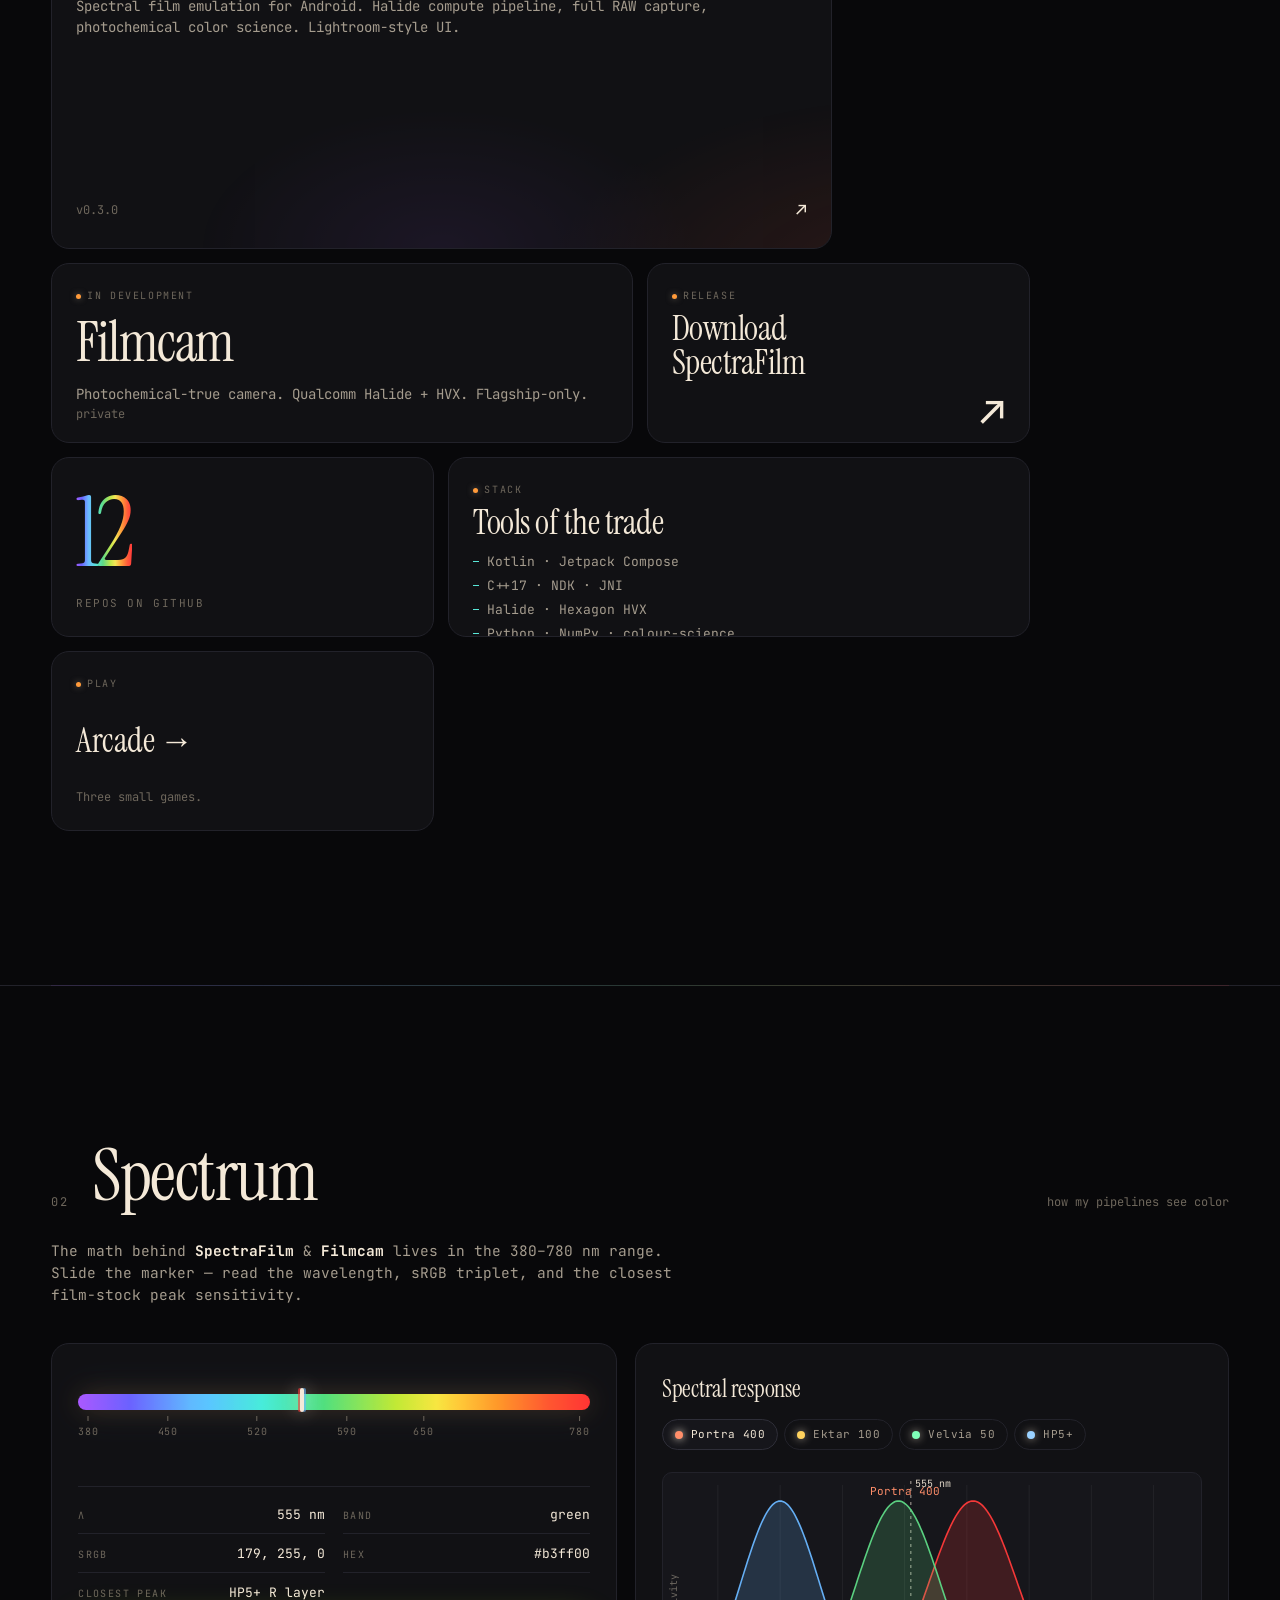
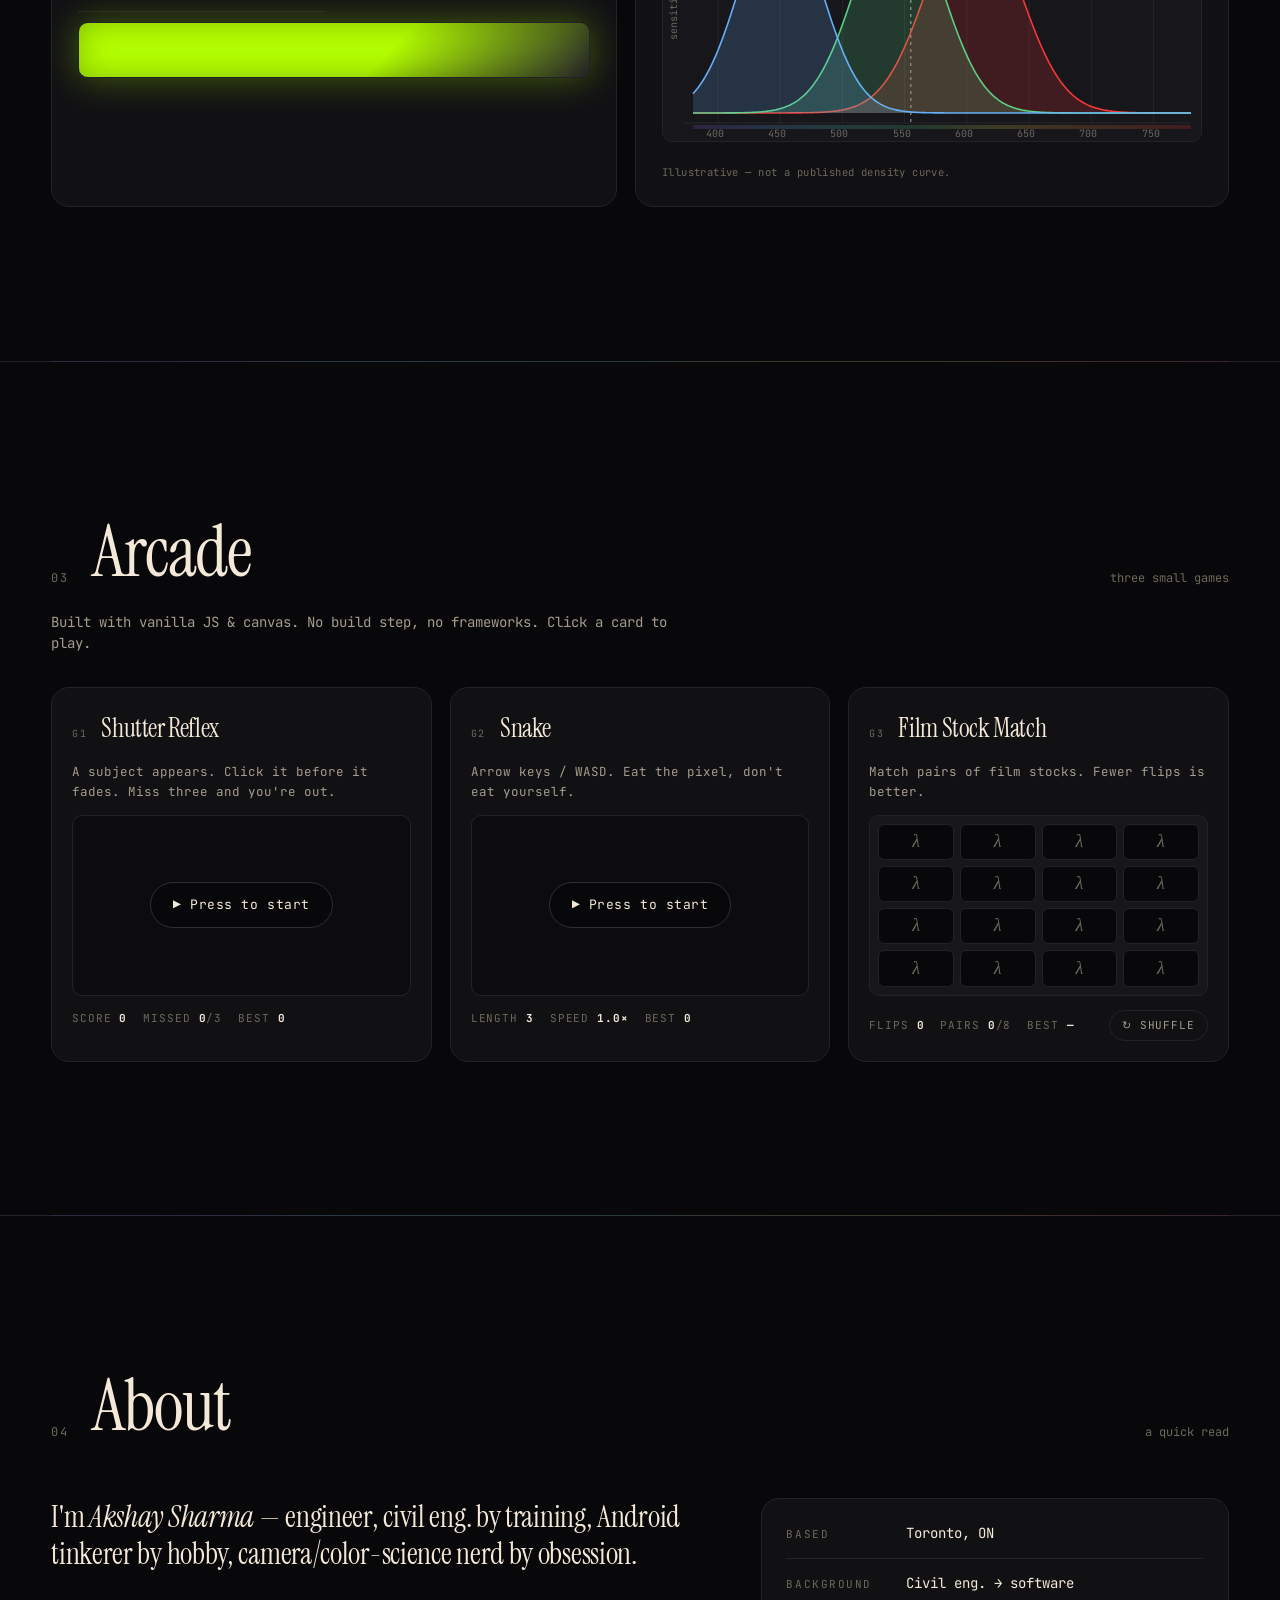
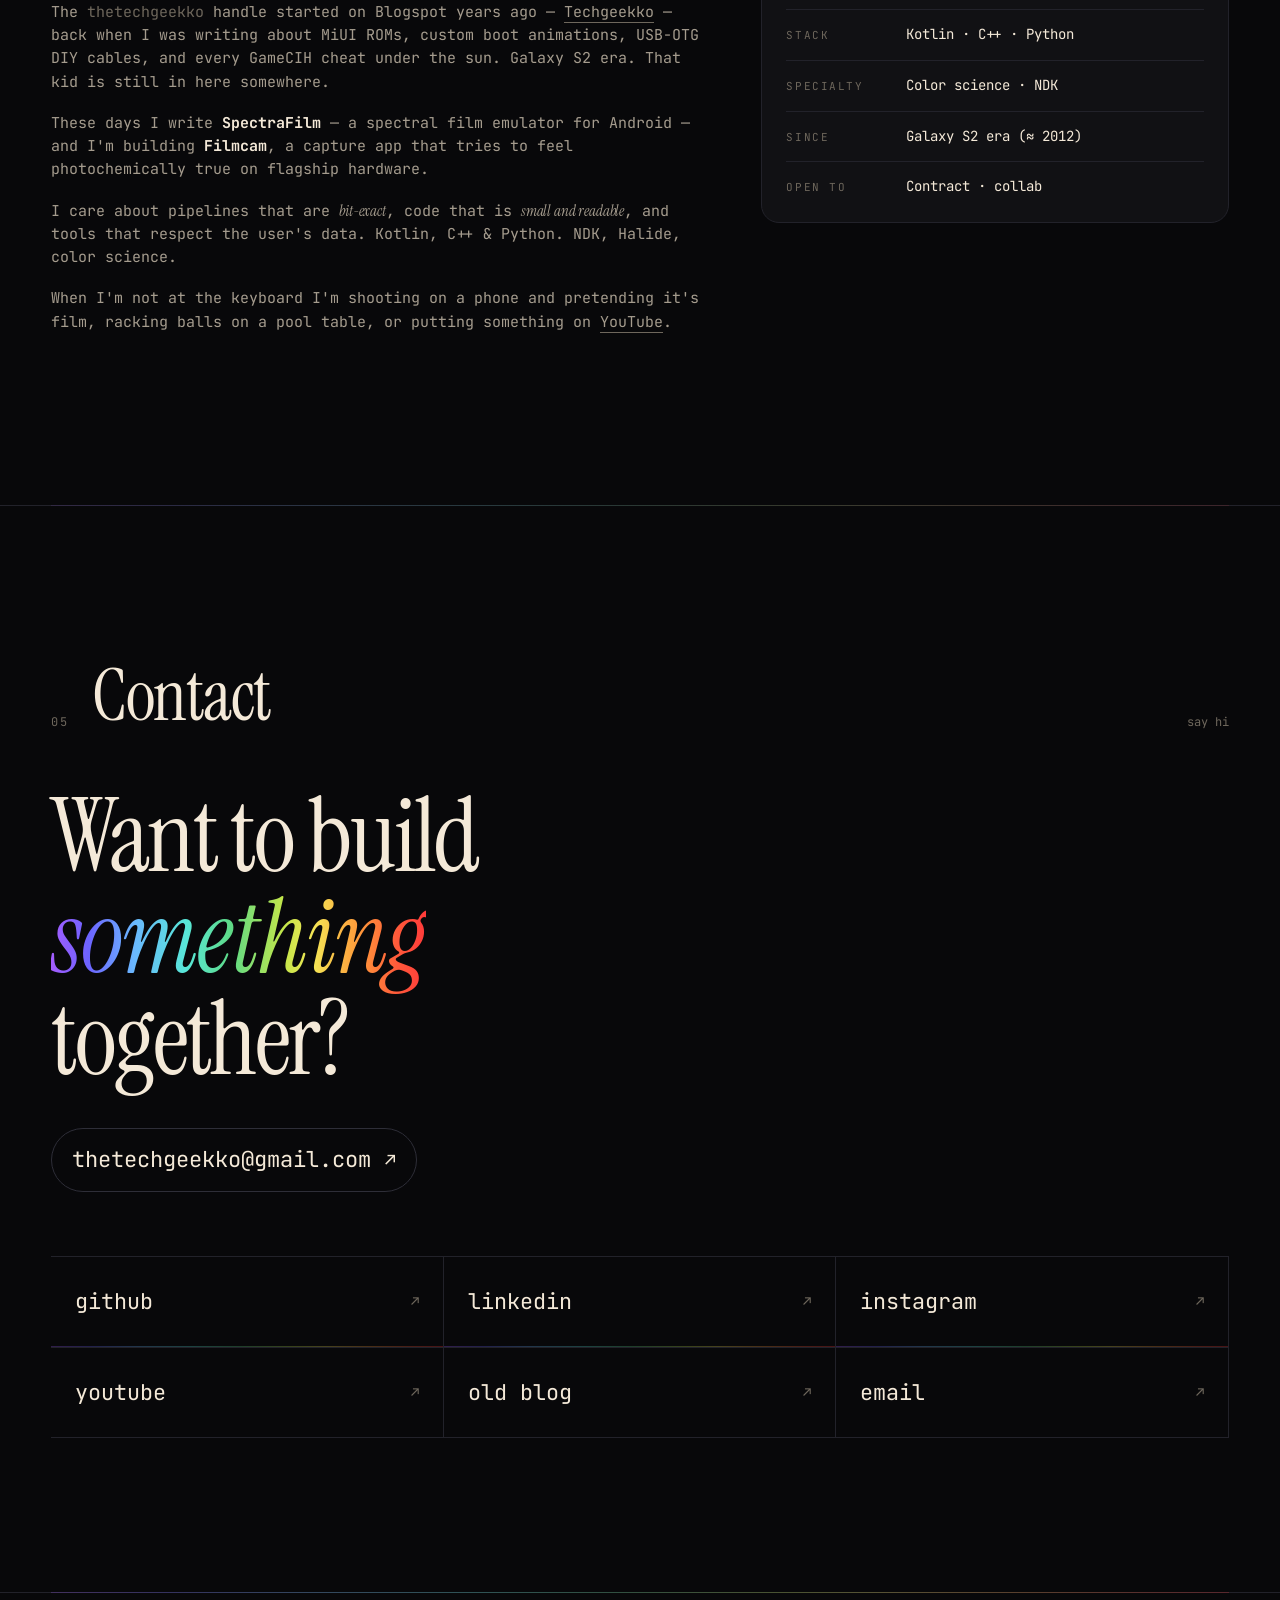
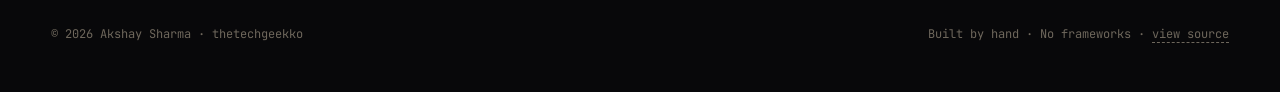
==== commit d23fd4df: "feat: spectral polish + interactive wavelength lab - Spectral palette: violet 380 -> red 780 (--s-* " ====
--- a/index.html
+++ b/index.html
@@ -17,16 +17,40 @@
 <link rel="icon" type="image/svg+xml" href="favicon.svg">
 </head>
 <body>
+<div class="aurora" aria-hidden="true"></div>
 <div class="grain" aria-hidden="true"></div>
-<div class="cursor" aria-hidden="true"></div>
+<div class="cursor" aria-hidden="true">
+  <span class="cursor-r"></span>
+  <span class="cursor-g"></span>
+  <span class="cursor-b"></span>
+</div>
 
 <nav class="nav">
   <a href="#top" class="logo" data-cursor="zoom">
-    <span class="logo-mark">●</span>
+    <svg class="logo-mark" viewBox="0 0 28 28" aria-hidden="true">
+      <defs>
+        <linearGradient id="prism" x1="0" x2="1" y1="0" y2="1">
+          <stop offset="0%"  stop-color="#ff3a3a"/>
+          <stop offset="20%" stop-color="#ff9a3a"/>
+          <stop offset="40%" stop-color="#f4e555"/>
+          <stop offset="55%" stop-color="#5eda86"/>
+          <stop offset="72%" stop-color="#6ab7ff"/>
+          <stop offset="100%" stop-color="#a45dff"/>
+        </linearGradient>
+      </defs>
+      <polygon points="14,3 25,24 3,24" fill="none" stroke="url(#prism)" stroke-width="2" stroke-linejoin="round"/>
+      <line x1="2" y1="14" x2="11" y2="14" stroke="#f4e9d8" stroke-width="1.5"/>
+      <line x1="17" y1="9"  x2="26" y2="6"  stroke="#ff3a3a" stroke-width="1.2"/>
+      <line x1="17" y1="11" x2="26" y2="10" stroke="#ff9a3a" stroke-width="1.2"/>
+      <line x1="17" y1="13" x2="26" y2="14" stroke="#f4e555" stroke-width="1.2"/>
+      <line x1="17" y1="15" x2="26" y2="18" stroke="#5eda86" stroke-width="1.2"/>
+      <line x1="17" y1="17" x2="26" y2="22" stroke="#6ab7ff" stroke-width="1.2"/>
+    </svg>
     <span class="logo-text">thetechgeekko</span>
   </a>
   <div class="nav-links">
     <a href="#work" data-cursor="link">work</a>
+    <a href="#spectrum" data-cursor="link">spectrum</a>
     <a href="#arcade" data-cursor="link">arcade</a>
     <a href="#about" data-cursor="link">about</a>
     <a href="#contact" data-cursor="link">contact</a>
@@ -59,25 +83,42 @@
       <span class="scroll-line"></span>
       <span class="scroll-label">scroll</span>
     </div>
+
+    <div class="spectrum-bar" aria-hidden="true">
+      <div class="spectrum-gradient"></div>
+      <ul class="spectrum-ticks">
+        <li><span>380</span><i></i></li>
+        <li><span>450</span><i></i></li>
+        <li><span>520</span><i></i></li>
+        <li><span>590</span><i></i></li>
+        <li><span>650</span><i></i></li>
+        <li><span>780</span><i></i></li>
+      </ul>
+      <div class="spectrum-cursor"></div>
+      <div class="spectrum-label">
+        <span class="lbl-key">λ — visible light</span>
+        <span class="lbl-val" data-spectrum-readout>520 nm · green</span>
+      </div>
+    </div>
   </section>
 
   <!-- TICKER -->
   <section class="ticker" aria-hidden="true">
     <div class="ticker-track">
-      <span>Halide compute</span><span>●</span>
-      <span>RAW pipeline</span><span>●</span>
-      <span>Color science</span><span>●</span>
-      <span>Kotlin · C++ · Python</span><span>●</span>
-      <span>Spectral film emulation</span><span>●</span>
-      <span>Android</span><span>●</span>
-      <span>NDK · JNI</span><span>●</span>
-      <span>Halide compute</span><span>●</span>
-      <span>RAW pipeline</span><span>●</span>
-      <span>Color science</span><span>●</span>
-      <span>Kotlin · C++ · Python</span><span>●</span>
-      <span>Spectral film emulation</span><span>●</span>
-      <span>Android</span><span>●</span>
-      <span>NDK · JNI</span><span>●</span>
+      <span>Halide compute</span><span class="tk-dot tk-r"></span>
+      <span>RAW pipeline</span><span class="tk-dot tk-o"></span>
+      <span>Color science</span><span class="tk-dot tk-y"></span>
+      <span>Kotlin · C++ · Python</span><span class="tk-dot tk-g"></span>
+      <span>Spectral film emulation</span><span class="tk-dot tk-c"></span>
+      <span>Android NDK · JNI</span><span class="tk-dot tk-b"></span>
+      <span>CIE 1931 · ACES</span><span class="tk-dot tk-v"></span>
+      <span>Halide compute</span><span class="tk-dot tk-r"></span>
+      <span>RAW pipeline</span><span class="tk-dot tk-o"></span>
+      <span>Color science</span><span class="tk-dot tk-y"></span>
+      <span>Kotlin · C++ · Python</span><span class="tk-dot tk-g"></span>
+      <span>Spectral film emulation</span><span class="tk-dot tk-c"></span>
+      <span>Android NDK · JNI</span><span class="tk-dot tk-b"></span>
+      <span>CIE 1931 · ACES</span><span class="tk-dot tk-v"></span>
     </div>
   </section>
 
@@ -145,10 +186,80 @@
     </div>
   </section>
 
+  <!-- SPECTRUM -->
+  <section class="section section-spectrum" id="spectrum">
+    <header class="section-head">
+      <span class="section-num">02</span>
+      <h2 class="section-title">Spectrum</h2>
+      <span class="section-meta">how my pipelines see color</span>
+    </header>
+
+    <p class="spectrum-intro">
+      The math behind <strong>SpectraFilm</strong> &amp; <strong>Filmcam</strong> lives in the 380–780&nbsp;nm range. Slide the marker — read the wavelength, sRGB triplet, and the closest film-stock peak sensitivity.
+    </p>
+
+    <div class="spec-lab">
+      <div class="spec-panel spec-slider-panel">
+        <div class="spec-slider-wrap" data-spec-slider>
+          <div class="spec-rainbow"></div>
+          <input class="spec-slider" type="range" min="380" max="780" step="1" value="555" aria-label="Wavelength in nanometres">
+          <div class="spec-thumb" aria-hidden="true"></div>
+          <ul class="spec-axis" aria-hidden="true">
+            <li style="left:0%"><span>380</span></li>
+            <li style="left:17.5%"><span>450</span></li>
+            <li style="left:35%"><span>520</span></li>
+            <li style="left:52.5%"><span>590</span></li>
+            <li style="left:67.5%"><span>650</span></li>
+            <li style="left:100%"><span>780</span></li>
+          </ul>
+        </div>
+        <div class="spec-readout">
+          <div class="spec-row">
+            <span class="spec-key">λ</span>
+            <span class="spec-val" data-spec-nm>555 nm</span>
+          </div>
+          <div class="spec-row">
+            <span class="spec-key">band</span>
+            <span class="spec-val" data-spec-band>green</span>
+          </div>
+          <div class="spec-row">
+            <span class="spec-key">sRGB</span>
+            <span class="spec-val" data-spec-rgb>173, 255, 0</span>
+          </div>
+          <div class="spec-row">
+            <span class="spec-key">hex</span>
+            <span class="spec-val" data-spec-hex>#adff00</span>
+          </div>
+          <div class="spec-row">
+            <span class="spec-key">closest peak</span>
+            <span class="spec-val" data-spec-stock>Portra G layer</span>
+          </div>
+          <div class="spec-swatch" data-spec-swatch></div>
+        </div>
+      </div>
+
+      <div class="spec-panel spec-curves-panel">
+        <header class="spec-curves-head">
+          <h3 class="spec-curves-title">Spectral response</h3>
+          <div class="spec-legend">
+            <button class="lg-pill is-on" data-stock="portra"><i style="background:#ff8e6a"></i> Portra 400</button>
+            <button class="lg-pill" data-stock="ektar"><i style="background:#ffd25e"></i> Ektar 100</button>
+            <button class="lg-pill" data-stock="velvia"><i style="background:#7fffb8"></i> Velvia 50</button>
+            <button class="lg-pill" data-stock="hp5"><i style="background:#9ad1ff"></i> HP5+</button>
+          </div>
+        </header>
+        <div class="spec-canvas-wrap">
+          <canvas id="spec-curves" width="800" height="380"></canvas>
+        </div>
+        <p class="spec-foot">Illustrative — not a published density curve.</p>
+      </div>
+    </div>
+  </section>
+
   <!-- ARCADE -->
   <section class="section section-arcade" id="arcade">
     <header class="section-head">
-      <span class="section-num">02</span>
+      <span class="section-num">03</span>
       <h2 class="section-title">Arcade</h2>
       <span class="section-meta">three small games</span>
     </header>
@@ -216,7 +327,7 @@
   <!-- ABOUT -->
   <section class="section section-about" id="about">
     <header class="section-head">
-      <span class="section-num">03</span>
+      <span class="section-num">04</span>
       <h2 class="section-title">About</h2>
       <span class="section-meta">a quick read</span>
     </header>
@@ -255,7 +366,7 @@
   <!-- CONTACT -->
   <section class="section section-contact" id="contact">
     <header class="section-head">
-      <span class="section-num">04</span>
+      <span class="section-num">05</span>
       <h2 class="section-title">Contact</h2>
       <span class="section-meta">say hi</span>
     </header>
--- a/assets/style.css
+++ b/assets/style.css
@@ -1,25 +1,47 @@
 /* ============================================================
-   thetechgeekko.github.io — 2026
-   Dark mono + bento + grain. No framework, no build.
+   thetechgeekko.github.io — spectral edition
+   Dark mono + bento + grain + chromatic + λ.
    ============================================================ */
 
 /* ---------- tokens ---------- */
 :root {
-  --bg:           #0a0a0a;
-  --bg-elev:      #131313;
-  --bg-elev-2:    #1a1a1a;
-  --line:         #232323;
-  --line-strong:  #2e2e2e;
+  --bg:           #08080a;
+  --bg-elev:      #111114;
+  --bg-elev-2:    #16161b;
+  --line:         #22222a;
+  --line-strong:  #2e2e38;
   --fg:           #f4e9d8;
   --fg-dim:       #a59c8e;
   --fg-mute:      #6e675c;
   --accent:       #f4e9d8;
-  --hot:          #ff5b3a;
-  --cool:         #6ab7ff;
-  --green:        #6dd58c;
+
+  /* spectral palette — wavelength approximations */
+  --s-violet: #a45dff;
+  --s-blue:   #6ab7ff;
+  --s-cyan:   #58e7d8;
+  --s-green:  #5eda86;
+  --s-yellow: #f4e555;
+  --s-orange: #ff9a3a;
+  --s-red:    #ff3a3a;
+  --hot:      var(--s-red);
+  --cool:     var(--s-blue);
+  --green:    var(--s-green);
+
+  --rainbow: linear-gradient(90deg,
+    #a45dff  0%,
+    #6c63ff 10%,
+    #6ab7ff 22%,
+    #58e7d8 36%,
+    #5eda86 48%,
+    #c3e64a 62%,
+    #f4e555 70%,
+    #ff9a3a 82%,
+    #ff5b3a 92%,
+    #ff3a3a 100%);
+
   --radius:       18px;
   --radius-sm:    10px;
-  --grain-opacity: .035;
+  --grain-opacity: .04;
   --maxw:         1280px;
   --pad:          clamp(20px, 4vw, 56px);
   --t-fast:       180ms cubic-bezier(.2,.7,.2,1);
@@ -28,15 +50,15 @@
 }
 [data-theme="light"] {
   --bg:           #f5efe1;
-  --bg-elev:      #ebe4d2;
-  --bg-elev-2:    #e0d8c2;
+  --bg-elev:      #ece5d3;
+  --bg-elev-2:    #e1d9c3;
   --line:         #d6cbae;
   --line-strong:  #c5b993;
   --fg:           #161210;
   --fg-dim:       #5d564a;
   --fg-mute:      #8c8472;
   --accent:       #161210;
-  --grain-opacity: .055;
+  --grain-opacity: .06;
 }
 
 /* ---------- reset ---------- */
@@ -53,15 +75,37 @@
   -moz-osx-font-smoothing: grayscale;
   overflow-x: hidden;
   cursor: none;
+  position: relative;
 }
 @media (max-width: 768px) { body { cursor: auto; } }
 img, svg, video, canvas { display: block; max-width: 100%; }
 a { color: inherit; text-decoration: none; }
 button { font: inherit; color: inherit; background: none; border: 0; padding: 0; cursor: pointer; }
+input { font: inherit; }
 em { font-family: 'Instrument Serif', 'Times New Roman', serif; font-style: italic; font-weight: 400; letter-spacing: -.01em; }
 strong { font-weight: 700; color: var(--fg); }
 .muted { color: var(--fg-mute); }
-::selection { background: var(--fg); color: var(--bg); }
+::selection { background: var(--s-yellow); color: var(--bg); }
+
+/* ---------- ambient aurora ---------- */
+.aurora {
+  position: fixed; inset: -10%;
+  z-index: -1;
+  pointer-events: none;
+  background:
+    radial-gradient(50% 38% at 12% 8%,  rgba(164,93,255,.16), transparent 70%),
+    radial-gradient(40% 30% at 92% 18%, rgba(255,58,58,.12),  transparent 70%),
+    radial-gradient(55% 40% at 50% 96%, rgba(106,183,255,.14),transparent 75%),
+    radial-gradient(35% 28% at 85% 78%, rgba(94,218,134,.10), transparent 75%);
+  filter: blur(40px) saturate(110%);
+  animation: aurora-drift 28s ease-in-out infinite alternate;
+}
+[data-theme="light"] .aurora { opacity: .55; }
+@keyframes aurora-drift {
+  0%   { transform: translate3d(0,0,0) scale(1); }
+  50%  { transform: translate3d(2%, -1%, 0) scale(1.04); }
+  100% { transform: translate3d(-2%, 2%, 0) scale(1.02); }
+}
 
 /* ---------- grain ---------- */
 .grain {
@@ -75,27 +119,34 @@
 }
 [data-theme="light"] .grain { mix-blend-mode: multiply; }
 
-/* ---------- cursor ---------- */
+/* ---------- chromatic cursor ---------- */
 .cursor {
   position: fixed;
   top: 0; left: 0;
-  width: 12px; height: 12px;
-  border-radius: 50%;
-  background: var(--fg);
+  width: 14px; height: 14px;
   pointer-events: none;
   z-index: 10000;
   transform: translate(-50%, -50%);
-  transition: width var(--t-fast), height var(--t-fast), background var(--t-fast), mix-blend-mode 0s;
-  mix-blend-mode: difference;
-}
-.cursor.is-link { width: 28px; height: 28px; }
-.cursor.is-zoom { width: 40px; height: 40px; background: var(--fg); opacity: .9; }
-.cursor.is-open { width: 56px; height: 56px; }
+  transition: width var(--t-fast), height var(--t-fast);
+  mix-blend-mode: screen;
+}
+.cursor span {
+  position: absolute; inset: 0;
+  border-radius: 50%;
+  opacity: .85;
+  filter: blur(.3px);
+}
+.cursor-r { background: #ff3a3a; transform: translate(-2px, 0); }
+.cursor-g { background: #5eda86; transform: translate(0, 0); }
+.cursor-b { background: #6ab7ff; transform: translate(2px, 0); }
+.cursor.is-link  { width: 30px; height: 30px; }
+.cursor.is-zoom  { width: 44px; height: 44px; }
+.cursor.is-open  { width: 60px; height: 60px; }
 .cursor.is-open::after {
   content: "↗"; position: absolute; inset: 0;
-  color: var(--bg); display: grid; place-items: center;
+  color: var(--fg); display: grid; place-items: center;
   font-size: 18px; font-weight: 700;
-  mix-blend-mode: normal;
+  mix-blend-mode: difference;
 }
 @media (max-width: 768px) { .cursor { display: none; } }
 
@@ -105,39 +156,47 @@
   z-index: 100;
   display: flex; align-items: center; justify-content: space-between;
   gap: 24px;
-  padding: 18px var(--pad);
-  background: color-mix(in srgb, var(--bg) 78%, transparent);
-  backdrop-filter: saturate(140%) blur(14px);
-  -webkit-backdrop-filter: saturate(140%) blur(14px);
+  padding: 16px var(--pad);
+  background: color-mix(in srgb, var(--bg) 72%, transparent);
+  backdrop-filter: saturate(140%) blur(16px);
+  -webkit-backdrop-filter: saturate(140%) blur(16px);
   border-bottom: 1px solid var(--line);
+}
+.nav::after {
+  content: ""; position: absolute; left: 0; right: 0; bottom: -1px;
+  height: 1px;
+  background: var(--rainbow);
+  opacity: .35;
+  filter: blur(.3px);
 }
 .logo {
   display: flex; align-items: center; gap: 10px;
   font-weight: 700; letter-spacing: -.01em;
 }
 .logo-mark {
-  display: inline-block; width: 10px; height: 10px;
-  border-radius: 50%; background: var(--hot);
-  box-shadow: 0 0 18px var(--hot);
-  animation: pulse 2.6s ease-in-out infinite;
-}
-.logo-text { font-size: 14px; }
-@keyframes pulse {
-  0%, 100% { transform: scale(1); opacity: 1; }
-  50%      { transform: scale(.85); opacity: .65; }
-}
-.nav-links { display: flex; gap: 28px; font-size: 13px; color: var(--fg-dim); }
+  width: 22px; height: 22px;
+  filter: drop-shadow(0 0 8px rgba(255,154,58,.35));
+  animation: prism-spin 26s linear infinite;
+}
+@keyframes prism-spin {
+  0%   { transform: rotate(0deg); }
+  100% { transform: rotate(360deg); }
+}
+.logo-text { font-size: 13.5px; }
+.nav-links { display: flex; gap: 24px; font-size: 13px; color: var(--fg-dim); }
 .nav-links a { position: relative; padding: 4px 0; transition: color var(--t-fast); }
 .nav-links a:hover { color: var(--fg); }
 .nav-links a::after {
   content: ""; position: absolute; left: 0; bottom: -2px;
-  width: 0; height: 1px; background: var(--fg);
+  width: 0; height: 1px;
+  background: var(--rainbow);
   transition: width var(--t-base);
 }
 .nav-links a:hover::after { width: 100%; }
-@media (max-width: 640px) { .nav-links { display: none; } }
+@media (max-width: 720px) { .nav-links { gap: 16px; font-size: 12px; } }
+@media (max-width: 520px) { .nav-links { display: none; } }
 .theme-toggle {
-  width: 36px; height: 22px; border-radius: 999px;
+  width: 38px; height: 22px; border-radius: 999px;
   background: var(--bg-elev-2);
   border: 1px solid var(--line);
   position: relative;
@@ -147,18 +206,26 @@
   position: absolute;
   top: 2px; left: 2px;
   width: 16px; height: 16px;
-  border-radius: 50%; background: var(--fg);
+  border-radius: 50%;
+  background: var(--fg);
   transition: transform var(--t-base);
 }
-[data-theme="light"] .theme-toggle-dot { transform: translateX(14px); }
+[data-theme="light"] .theme-toggle-dot { transform: translateX(16px); }
 
 /* ---------- layout primitives ---------- */
-main { display: block; }
+main { display: block; position: relative; }
 .section {
   max-width: var(--maxw);
   margin: 0 auto;
   padding: clamp(80px, 12vw, 160px) var(--pad);
   border-top: 1px solid var(--line);
+  position: relative;
+}
+.section::before {
+  content: ""; position: absolute; top: -1px; left: var(--pad); right: var(--pad);
+  height: 1px;
+  background: var(--rainbow);
+  opacity: .12;
 }
 .section-head {
   display: grid;
@@ -170,6 +237,7 @@
 .section-num {
   font-size: 12px; color: var(--fg-mute);
   letter-spacing: .12em; text-transform: uppercase;
+  font-feature-settings: "tnum";
 }
 .section-title {
   font-family: 'Instrument Serif', serif;
@@ -202,9 +270,13 @@
 }
 .status-dot {
   width: 8px; height: 8px; border-radius: 50%;
-  background: var(--green);
-  box-shadow: 0 0 10px var(--green);
+  background: var(--s-green);
+  box-shadow: 0 0 10px var(--s-green);
   animation: pulse 2.2s ease-in-out infinite;
+}
+@keyframes pulse {
+  0%, 100% { transform: scale(1); opacity: 1; }
+  50%      { transform: scale(.82); opacity: .58; }
 }
 .hero-title {
   font-family: 'Instrument Serif', 'Times New Roman', serif;
@@ -213,6 +285,7 @@
   line-height: .92;
   letter-spacing: -.035em;
   margin: 0 0 32px;
+  position: relative;
 }
 .hero-title .word {
   display: inline-block;
@@ -220,6 +293,16 @@
   opacity: 0;
   transform: translateY(40px) rotate(2deg);
   animation: word-in .9s cubic-bezier(.2,.7,.2,1) forwards;
+}
+.hero-title .word:nth-child(2) em,
+.hero-title .word:nth-child(7) em {
+  background: var(--rainbow);
+  -webkit-background-clip: text;
+  background-clip: text;
+  color: transparent;
+  text-shadow:
+    -1px 0 0 rgba(255,58,58,.25),
+     1px 0 0 rgba(106,183,255,.25);
 }
 .hero-title .word:nth-child(1) { animation-delay: .05s; }
 .hero-title .word:nth-child(2) { animation-delay: .14s; }
@@ -236,17 +319,18 @@
   font-size: clamp(15px, 1.4vw, 19px);
   color: var(--fg-dim);
   line-height: 1.6;
-  margin: 0 0 64px;
+  margin: 0 0 56px;
 }
 .hero-sub a {
   border-bottom: 1px solid var(--fg-mute);
   transition: border-color var(--t-fast), color var(--t-fast);
 }
-.hero-sub a:hover { color: var(--fg); border-bottom-color: var(--fg); }
+.hero-sub a:hover { color: var(--fg); border-bottom-color: var(--s-orange); }
 .hero-scroll {
   display: flex; align-items: center; gap: 14px;
   font-size: 11px; color: var(--fg-mute);
   letter-spacing: .14em; text-transform: uppercase;
+  margin-bottom: 40px;
 }
 .scroll-line {
   display: inline-block; height: 1px; width: 48px;
@@ -255,14 +339,64 @@
 }
 .scroll-line::after {
   content: ""; position: absolute; inset: 0;
-  background: var(--fg);
+  background: var(--rainbow);
   transform: translateX(-100%);
-  animation: scroll-line 2.2s ease-in-out infinite;
+  animation: scroll-line 2.4s ease-in-out infinite;
 }
 @keyframes scroll-line {
   0%   { transform: translateX(-100%); }
   60%  { transform: translateX(100%); }
   100% { transform: translateX(100%); }
+}
+
+/* ---------- spectrum bar (hero) ---------- */
+.spectrum-bar {
+  position: relative;
+  margin-top: 8px;
+  padding: 16px 0 8px;
+  user-select: none;
+}
+.spectrum-gradient {
+  height: 10px;
+  border-radius: 999px;
+  background: var(--rainbow);
+  filter: saturate(115%);
+  box-shadow:
+    0 0 24px rgba(255,154,58,.18),
+    0 0 36px rgba(106,183,255,.12);
+}
+.spectrum-ticks {
+  display: flex; justify-content: space-between;
+  list-style: none; margin: 8px 0 0; padding: 0;
+  font-size: 10px; color: var(--fg-mute);
+  letter-spacing: .08em;
+}
+.spectrum-ticks li {
+  display: flex; flex-direction: column; align-items: center;
+  gap: 4px;
+  font-feature-settings: "tnum";
+}
+.spectrum-ticks i {
+  width: 1px; height: 6px;
+  background: var(--fg-mute);
+  display: block;
+}
+.spectrum-label {
+  display: flex; justify-content: space-between;
+  margin-top: 14px;
+  font-size: 11px; color: var(--fg-mute);
+  letter-spacing: .12em; text-transform: uppercase;
+}
+.spectrum-label .lbl-val { color: var(--fg); }
+.spectrum-cursor {
+  position: absolute;
+  top: 14px;
+  left: 36%;
+  width: 2px; height: 14px;
+  background: var(--fg);
+  box-shadow: 0 0 12px var(--fg);
+  pointer-events: none;
+  transition: left .3s cubic-bezier(.2,.7,.2,1);
 }
 
 /* ---------- ticker ---------- */
@@ -275,14 +409,26 @@
   user-select: none;
 }
 .ticker-track {
-  display: flex; gap: 28px;
+  display: flex; gap: 28px; align-items: center;
   white-space: nowrap;
   font-size: 13px; color: var(--fg-dim);
   letter-spacing: .04em;
-  animation: ticker 38s linear infinite;
+  animation: ticker 42s linear infinite;
   width: max-content;
 }
-.ticker-track span { display: inline-block; }
+.tk-dot {
+  display: inline-block;
+  width: 7px; height: 7px; border-radius: 50%;
+  background: var(--fg-mute);
+  box-shadow: 0 0 8px currentColor;
+}
+.tk-r { background: var(--s-red);    color: var(--s-red); }
+.tk-o { background: var(--s-orange); color: var(--s-orange); }
+.tk-y { background: var(--s-yellow); color: var(--s-yellow); }
+.tk-g { background: var(--s-green);  color: var(--s-green); }
+.tk-c { background: var(--s-cyan);   color: var(--s-cyan); }
+.tk-b { background: var(--s-blue);   color: var(--s-blue); }
+.tk-v { background: var(--s-violet); color: var(--s-violet); }
 @keyframes ticker {
   from { transform: translateX(0); }
   to   { transform: translateX(-50%); }
@@ -302,8 +448,9 @@
   border: 1px solid var(--line);
   padding: 24px;
   overflow: hidden;
-  transition: transform var(--t-base), border-color var(--t-base), background var(--t-base);
+  transition: transform var(--t-base), border-color var(--t-base);
   display: flex; flex-direction: column; justify-content: space-between;
+  isolation: isolate;
 }
 .bento-card:hover {
   border-color: var(--line-strong);
@@ -312,9 +459,10 @@
 .bento-card::after {
   content: ""; position: absolute; inset: -1px;
   border-radius: var(--radius);
-  background: radial-gradient(360px 220px at var(--mx,50%) var(--my,50%), rgba(244,233,216,.08), transparent 60%);
+  background: radial-gradient(360px 240px at var(--mx,50%) var(--my,50%),
+              rgba(244,233,216,.10), transparent 60%);
   opacity: 0; transition: opacity var(--t-base);
-  pointer-events: none;
+  pointer-events: none; z-index: -1;
 }
 .bento-card:hover::after { opacity: 1; }
 
@@ -335,6 +483,12 @@
 .bento-tag {
   font-size: 10px; letter-spacing: .16em; text-transform: uppercase;
   color: var(--fg-mute);
+  display: inline-flex; align-items: center; gap: 6px;
+}
+.bento-tag::before {
+  content: ""; width: 5px; height: 5px; border-radius: 50%;
+  background: var(--s-orange);
+  box-shadow: 0 0 6px currentColor;
 }
 .bento-title {
   font-family: 'Instrument Serif', serif;
@@ -362,15 +516,15 @@
 .bento-card:hover .bento-arrow { transform: translate(4px, -4px); }
 .bento-bg {
   position: absolute; inset: 0;
-  z-index: 0;
-  opacity: .35;
+  z-index: -1;
+  opacity: .42;
   pointer-events: none;
 }
-.bento-card > * { position: relative; z-index: 1; }
 .bento-bg-1 {
   background:
-    radial-gradient(600px 320px at 110% 110%, rgba(255,91,58,.25), transparent 60%),
-    radial-gradient(500px 280px at -10% -10%, rgba(106,183,255,.18), transparent 60%);
+    radial-gradient(600px 320px at 110% 110%, rgba(255,91,58,.28), transparent 60%),
+    radial-gradient(500px 280px at -10% -10%, rgba(106,183,255,.22), transparent 60%),
+    radial-gradient(420px 240px at 50% 100%, rgba(164,93,255,.18), transparent 60%);
 }
 .bento-stat .bento-title { color: var(--fg); }
 .bento-num { align-items: flex-start; }
@@ -379,6 +533,10 @@
   font-size: clamp(60px, 8vw, 96px);
   line-height: 1; margin-top: 4px;
   letter-spacing: -.04em;
+  background: var(--rainbow);
+  -webkit-background-clip: text;
+  background-clip: text;
+  color: transparent;
 }
 .bento-num-label {
   font-size: 11px; letter-spacing: .14em; text-transform: uppercase;
@@ -390,9 +548,190 @@
   font-size: 13px; color: var(--fg-dim);
   display: grid; gap: 4px;
 }
+.bento-tools .tools li {
+  position: relative; padding-left: 14px;
+}
+.bento-tools .tools li::before {
+  content: ""; position: absolute; left: 0; top: 9px;
+  width: 6px; height: 1px; background: var(--s-cyan);
+}
 .bento-now-desc { font-size: 12px; color: var(--fg-mute); margin: 6px 0 0; }
 .bento-link { align-items: flex-start; }
 .bento-link .bento-arrow.lg { align-self: flex-end; }
+
+/* flagship card spectral border */
+.bento-lg {
+  position: relative;
+}
+.bento-lg::before {
+  content: ""; position: absolute; inset: -1px;
+  border-radius: var(--radius);
+  padding: 1px;
+  background: var(--rainbow);
+  -webkit-mask: linear-gradient(#000 0 0) content-box, linear-gradient(#000 0 0);
+          mask: linear-gradient(#000 0 0) content-box, linear-gradient(#000 0 0);
+  -webkit-mask-composite: xor;
+          mask-composite: exclude;
+  opacity: 0; transition: opacity var(--t-base);
+  pointer-events: none;
+}
+.bento-lg:hover::before { opacity: .7; }
+
+/* ---------- spectrum lab ---------- */
+.section-spectrum { background: var(--bg); }
+.spectrum-intro {
+  max-width: 640px; color: var(--fg-dim);
+  font-size: 14.5px;
+  margin: -28px 0 36px;
+}
+.spec-lab {
+  display: grid;
+  grid-template-columns: 1fr 1.05fr;
+  gap: 18px;
+}
+@media (max-width: 960px) { .spec-lab { grid-template-columns: 1fr; } }
+.spec-panel {
+  background: var(--bg-elev);
+  border: 1px solid var(--line);
+  border-radius: var(--radius);
+  padding: 26px;
+  display: flex; flex-direction: column; gap: 22px;
+  position: relative;
+}
+.spec-slider-wrap {
+  position: relative;
+  padding: 24px 0 26px;
+}
+.spec-rainbow {
+  height: 16px;
+  border-radius: 999px;
+  background: var(--rainbow);
+  filter: saturate(115%);
+  box-shadow:
+    0 0 24px rgba(255,154,58,.18),
+    0 0 36px rgba(106,183,255,.12);
+}
+.spec-slider {
+  position: absolute;
+  left: 0; right: 0;
+  top: 12px;
+  width: 100%; height: 40px;
+  background: transparent;
+  appearance: none; -webkit-appearance: none;
+  cursor: ew-resize;
+  margin: 0; padding: 0;
+  outline: none;
+}
+.spec-slider::-webkit-slider-runnable-track { background: transparent; height: 40px; }
+.spec-slider::-moz-range-track { background: transparent; height: 40px; }
+.spec-slider::-webkit-slider-thumb {
+  appearance: none; -webkit-appearance: none;
+  width: 24px; height: 40px;
+  background: transparent;
+  cursor: ew-resize;
+}
+.spec-slider::-moz-range-thumb {
+  width: 24px; height: 40px;
+  background: transparent;
+  border: 0;
+  cursor: ew-resize;
+}
+.spec-thumb {
+  position: absolute;
+  top: 18px;
+  left: calc(43.75% - 6px); /* 555nm default */
+  width: 4px; height: 24px;
+  background: var(--fg);
+  border-radius: 2px;
+  box-shadow:
+    -2px 0 0 rgba(255,58,58,.6),
+     2px 0 0 rgba(106,183,255,.6),
+    0 0 18px rgba(244,233,216,.8);
+  pointer-events: none;
+  transition: left 80ms linear;
+}
+.spec-axis {
+  list-style: none; margin: 14px 0 0; padding: 0;
+  position: relative; height: 14px;
+}
+.spec-axis li {
+  position: absolute; transform: translateX(-50%);
+  font-size: 10px; color: var(--fg-mute);
+  letter-spacing: .08em;
+  font-feature-settings: "tnum";
+}
+.spec-axis li::before {
+  content: ""; position: absolute;
+  top: -8px; left: 50%; transform: translateX(-50%);
+  width: 1px; height: 5px; background: var(--fg-mute);
+}
+.spec-axis li:last-child { transform: translateX(-100%); }
+.spec-axis li:first-child { transform: translateX(0); }
+
+.spec-readout {
+  border-top: 1px solid var(--line);
+  padding-top: 18px;
+  display: grid;
+  grid-template-columns: 1fr 1fr;
+  gap: 10px 18px;
+  font-size: 13px;
+  position: relative;
+}
+.spec-row {
+  display: flex; align-items: baseline; justify-content: space-between;
+  gap: 12px;
+  padding-bottom: 8px;
+  border-bottom: 1px solid var(--line);
+}
+.spec-row:last-of-type { border-bottom: 0; }
+.spec-key {
+  font-size: 10px; letter-spacing: .14em; text-transform: uppercase;
+  color: var(--fg-mute);
+}
+.spec-val { color: var(--fg); font-feature-settings: "tnum"; }
+.spec-swatch {
+  grid-column: 1 / -1;
+  height: 56px;
+  border-radius: var(--radius-sm);
+  background: var(--s-green);
+  border: 1px solid var(--line);
+  transition: background var(--t-fast);
+  box-shadow: inset 0 0 30px rgba(0,0,0,.25);
+}
+
+.spec-curves-head {
+  display: flex; flex-direction: column; gap: 12px;
+}
+.spec-curves-title {
+  font-family: 'Instrument Serif', serif;
+  font-weight: 400;
+  font-size: 24px;
+  margin: 0;
+  letter-spacing: -.01em;
+}
+.spec-legend { display: flex; flex-wrap: wrap; gap: 6px; }
+.lg-pill {
+  display: inline-flex; align-items: center; gap: 8px;
+  padding: 6px 12px;
+  border: 1px solid var(--line);
+  border-radius: 999px;
+  font-size: 11px;
+  color: var(--fg-dim);
+  letter-spacing: .04em;
+  transition: color var(--t-fast), border-color var(--t-fast), background var(--t-fast);
+}
+.lg-pill i { width: 8px; height: 8px; border-radius: 50%; box-shadow: 0 0 8px currentColor; }
+.lg-pill.is-on { color: var(--fg); border-color: var(--line-strong); background: var(--bg-elev-2); }
+.spec-canvas-wrap {
+  flex: 1;
+  border: 1px solid var(--line);
+  border-radius: var(--radius-sm);
+  overflow: hidden;
+  aspect-ratio: 8 / 4;
+  background: var(--bg-elev-2);
+}
+.spec-canvas-wrap canvas { width: 100%; height: 100%; display: block; }
+.spec-foot { margin: 0; font-size: 10.5px; color: var(--fg-mute); letter-spacing: .04em; }
 
 /* ---------- arcade ---------- */
 .section-arcade { background: var(--bg); }
@@ -421,6 +760,7 @@
 .game-num {
   font-size: 10px; letter-spacing: .16em;
   color: var(--fg-mute); text-transform: uppercase;
+  font-feature-settings: "tnum";
 }
 .game-title {
   font-family: 'Instrument Serif', serif;
@@ -458,15 +798,28 @@
   background: var(--bg);
   font-size: 13px; letter-spacing: .04em;
   transition: background var(--t-fast), color var(--t-fast), transform var(--t-fast);
+  position: relative;
+}
+.game-start::before {
+  content: ""; position: absolute; inset: -1px;
+  border-radius: 999px;
+  background: var(--rainbow);
+  -webkit-mask: linear-gradient(#000 0 0) content-box, linear-gradient(#000 0 0);
+          mask: linear-gradient(#000 0 0) content-box, linear-gradient(#000 0 0);
+  -webkit-mask-composite: xor;
+          mask-composite: exclude;
+  padding: 1px;
+  opacity: 0; transition: opacity var(--t-base);
 }
 .game-start:hover { background: var(--fg); color: var(--bg); transform: scale(1.03); }
+.game-start:hover::before { opacity: .9; }
 .game-hud {
   display: flex; flex-wrap: wrap; gap: 16px;
   align-items: center;
   font-size: 11px; color: var(--fg-mute);
   letter-spacing: .08em; text-transform: uppercase;
 }
-.game-hud b { color: var(--fg); font-weight: 700; }
+.game-hud b { color: var(--fg); font-weight: 700; font-feature-settings: "tnum"; }
 .memory-grid {
   display: grid;
   grid-template-columns: repeat(4, 1fr);
@@ -486,23 +839,27 @@
   font-size: 13px;
   display: grid; place-items: center;
   color: transparent;
-  cursor: pointer;
   transition: background var(--t-fast), color var(--t-fast), border-color var(--t-fast), transform var(--t-fast);
   text-align: center;
   padding: 4px;
 }
 .memory-cell::before {
-  content: "?";
+  content: "λ";
   position: absolute; inset: 0;
   display: grid; place-items: center;
   color: var(--fg-mute);
-  font-family: 'JetBrains Mono', monospace;
-  font-size: 14px;
+  font-family: 'Instrument Serif', serif;
+  font-size: 18px; font-style: italic;
   transition: opacity var(--t-fast);
 }
 .memory-cell.is-flipped { background: var(--fg); color: var(--bg); border-color: var(--fg); }
 .memory-cell.is-flipped::before { opacity: 0; }
-.memory-cell.is-matched { background: var(--bg-elev); color: var(--fg); border-color: var(--green); pointer-events: none; }
+.memory-cell.is-matched {
+  background: var(--bg-elev); color: var(--fg);
+  border-color: var(--s-green);
+  box-shadow: 0 0 10px rgba(94,218,134,.25);
+  pointer-events: none;
+}
 .memory-cell.is-matched::before { opacity: 0; }
 .memory-reset {
   margin-left: auto;
@@ -529,7 +886,7 @@
   border-bottom: 1px solid var(--fg-mute);
   transition: border-color var(--t-fast), color var(--t-fast);
 }
-.about-text a:hover { color: var(--fg); border-bottom-color: var(--fg); }
+.about-text a:hover { color: var(--fg); border-bottom-color: var(--s-orange); }
 .about-lead {
   font-family: 'Instrument Serif', serif !important;
   font-size: clamp(22px, 2.6vw, 30px) !important;
@@ -547,7 +904,7 @@
 }
 .facts { margin: 0; padding: 0; display: grid; gap: 14px; }
 .facts > div {
-  display: grid; grid-template-columns: 110px 1fr;
+  display: grid; grid-template-columns: 120px 1fr;
   align-items: baseline;
   padding-bottom: 14px;
   border-bottom: 1px solid var(--line);
@@ -571,15 +928,34 @@
   display: grid; gap: 4px;
 }
 .contact-title span { display: block; }
+.contact-title em {
+  background: var(--rainbow);
+  -webkit-background-clip: text;
+  background-clip: text;
+  color: transparent;
+}
 .mailto {
   display: inline-flex; align-items: center; gap: 14px;
   font-size: clamp(18px, 2vw, 22px);
   padding: 14px 20px;
   border: 1px solid var(--line-strong);
   border-radius: 999px;
-  transition: background var(--t-fast), color var(--t-fast);
+  transition: background var(--t-fast), color var(--t-fast), border-color var(--t-fast);
+  position: relative;
+}
+.mailto::before {
+  content: ""; position: absolute; inset: -1px;
+  border-radius: 999px;
+  background: var(--rainbow);
+  -webkit-mask: linear-gradient(#000 0 0) content-box, linear-gradient(#000 0 0);
+          mask: linear-gradient(#000 0 0) content-box, linear-gradient(#000 0 0);
+  -webkit-mask-composite: xor;
+          mask-composite: exclude;
+  padding: 1px;
+  opacity: 0; transition: opacity var(--t-base);
 }
 .mailto:hover { background: var(--fg); color: var(--bg); border-color: var(--fg); }
+.mailto:hover::before { opacity: 0; }
 .mailto:hover .bento-arrow { color: var(--bg); }
 
 .links {
@@ -604,7 +980,7 @@
 }
 .links a::before {
   content: ""; position: absolute; inset: 0;
-  background: var(--fg);
+  background: var(--rainbow);
   transform: translateY(100%);
   transition: transform var(--t-base);
   z-index: 0;
@@ -622,13 +998,20 @@
   padding: 32px var(--pad) 48px;
   border-top: 1px solid var(--line);
   font-size: 12px; color: var(--fg-mute);
+  position: relative;
+}
+.footer::before {
+  content: ""; position: absolute; top: -1px; left: var(--pad); right: var(--pad);
+  height: 1px;
+  background: var(--rainbow);
+  opacity: .25;
 }
 .footer-row {
   display: flex; justify-content: space-between;
   flex-wrap: wrap; gap: 12px;
 }
 .footer a { border-bottom: 1px dashed var(--fg-mute); }
-.footer a:hover { color: var(--fg); border-color: var(--fg); }
+.footer a:hover { color: var(--fg); border-color: var(--s-orange); }
 
 /* ---------- reduced motion ---------- */
 @media (prefers-reduced-motion: reduce) {
@@ -639,4 +1022,6 @@
     scroll-behavior: auto !important;
   }
   .hero-title .word { opacity: 1; transform: none; }
-}
+  .aurora { animation: none; }
+  .logo-mark { animation: none; }
+}
